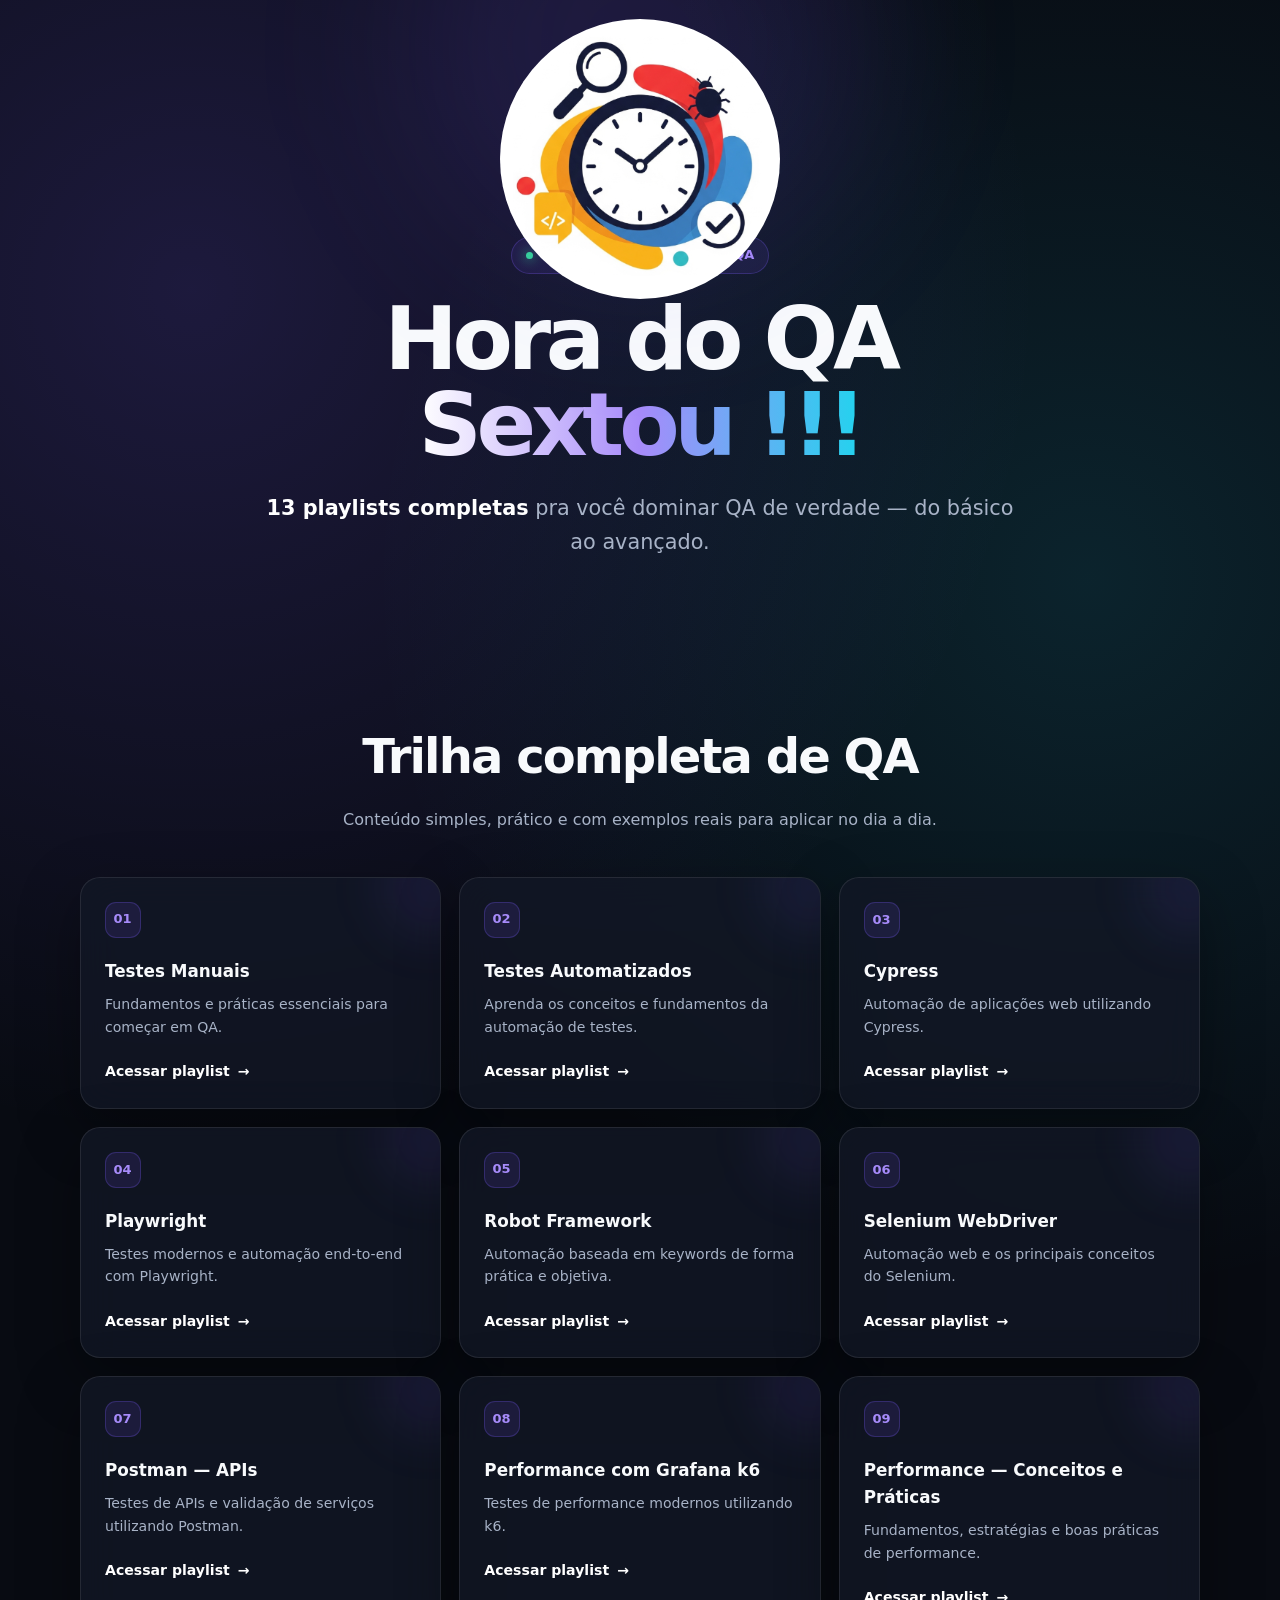
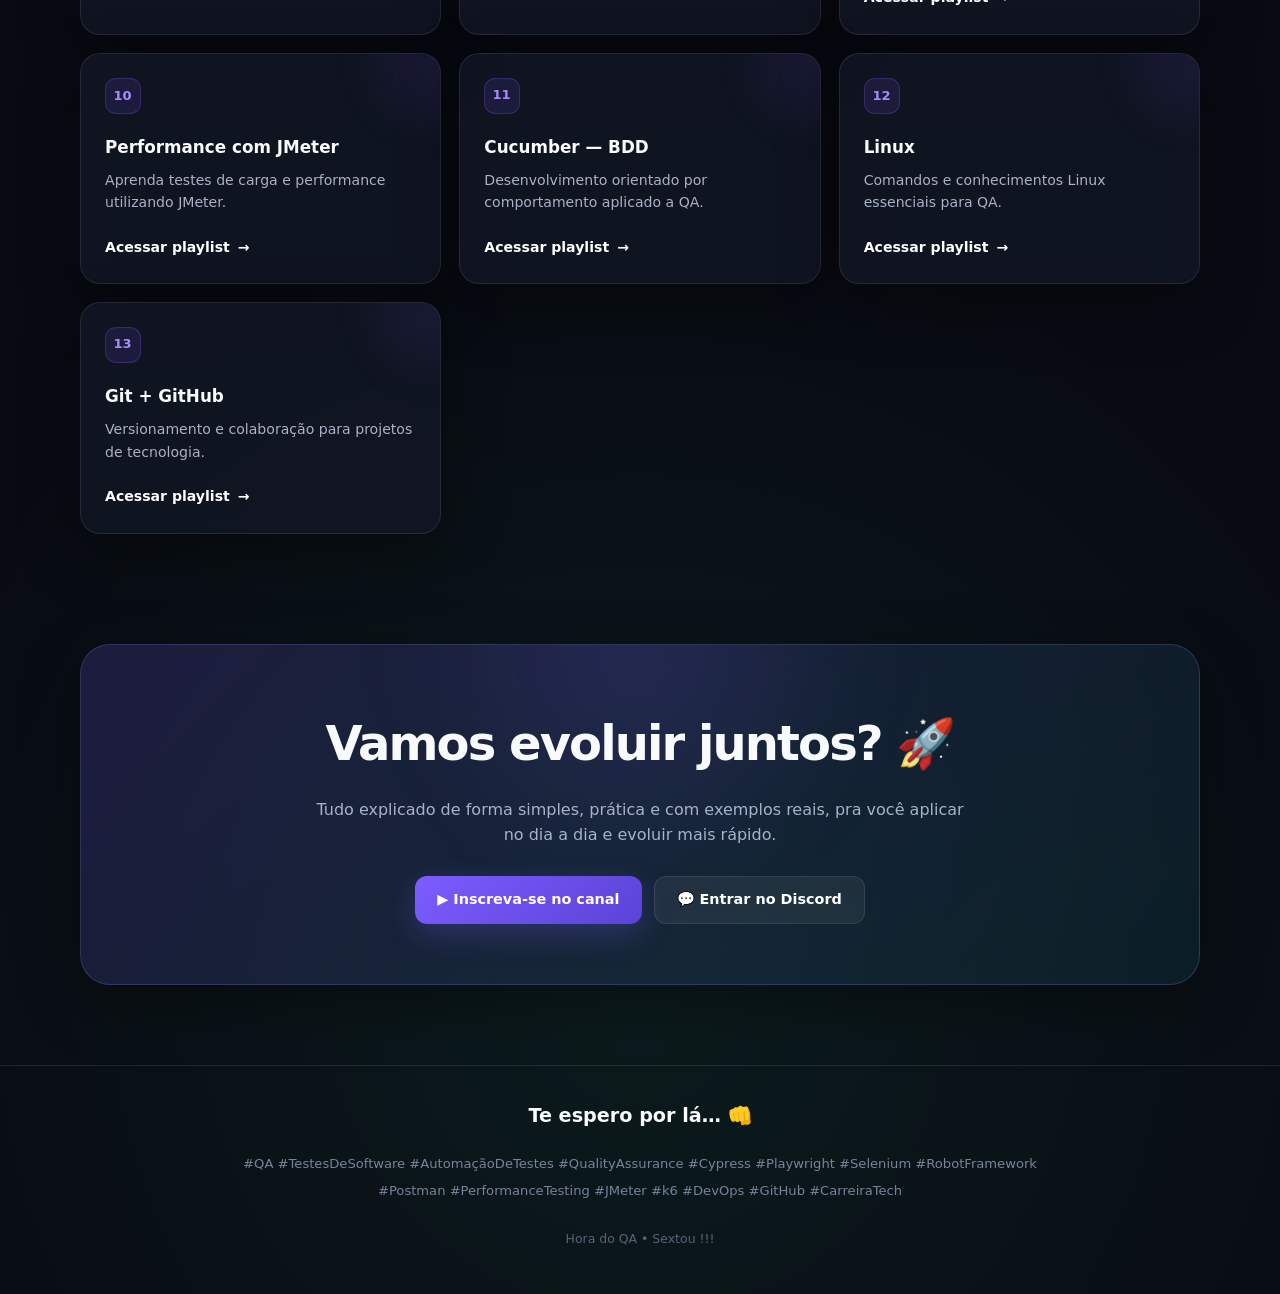
==== index.html @ 5290105f "feat: página sextou" ====
<!DOCTYPE html>
<html lang="pt-BR">
<head>
  <meta charset="UTF-8">
  <meta name="viewport" content="width=device-width, initial-scale=1.0">

  <title>Hora do QA — Sextou !!!</title>

  <meta
    name="description"
    content="13 playlists completas para você dominar QA de verdade — do básico ao avançado."
  >

  <style>
    :root {
      --bg: #080b12;
      --bg-secondary: #0d111b;
      --card: rgba(18, 24, 38, 0.78);
      --card-hover: rgba(25, 33, 52, 0.95);
      --primary: #7c5cff;
      --primary-light: #a78bfa;
      --cyan: #22d3ee;
      --green: #34d399;
      --text: #f8fafc;
      --text-secondary: #a8b3c7;
      --border: rgba(255, 255, 255, 0.09);
      --shadow: 0 20px 60px rgba(0, 0, 0, 0.35);
    }

    * {
      margin: 0;
      padding: 0;
      box-sizing: border-box;
    }

    html {
      scroll-behavior: smooth;
    }

    body {
      min-height: 100vh;
      font-family:
        Inter,
        ui-sans-serif,
        system-ui,
        -apple-system,
        BlinkMacSystemFont,
        "Segoe UI",
        sans-serif;
      color: var(--text);
      background:
        radial-gradient(circle at 15% 10%, rgba(124, 92, 255, 0.18), transparent 30%),
        radial-gradient(circle at 85% 20%, rgba(34, 211, 238, 0.12), transparent 28%),
        radial-gradient(circle at 50% 90%, rgba(52, 211, 153, 0.08), transparent 30%),
        var(--bg);
      line-height: 1.6;
    }

    a {
      color: inherit;
      text-decoration: none;
    }

    .container {
      width: min(1120px, calc(100% - 40px));
      margin: 0 auto;
    }

    /* =========================
       HERO
    ========================= */

    .hero {
      min-height: 72vh;
      display: flex;
      align-items: center;
      justify-content: center;
      text-align: center;
      padding: 80px 0 60px;
      position: relative;
      overflow: hidden;
    }

    .hero::before {
      content: "";
      position: absolute;
      width: 450px;
      height: 450px;
      border-radius: 50%;
      background: rgba(124, 92, 255, 0.12);
      filter: blur(80px);
      top: -180px;
      left: 50%;
      transform: translateX(-50%);
      pointer-events: none;
    }

    .logo {
      width: 100px;
      height: 100px;
      margin: 0 auto 28px;
      border-radius: 50%;
      display: flex;
      align-items: center;
      justify-content: center;
      text-align: center;

      background:
        linear-gradient(145deg, #171d30, #090c14);

      border: 1px solid rgba(167, 139, 250, 0.45);

      box-shadow:
        0 0 0 6px rgba(124, 92, 255, 0.06),
        0 0 45px rgba(124, 92, 255, 0.28),
        inset 0 0 30px rgba(124, 92, 255, 0.08);

      position: relative;
      z-index: 1;
    }

    .logo span {
      font-size: 13px;
      line-height: 1.2;
      font-weight: 800;
      letter-spacing: 0.5px;
      color: white;
    }

    .logo strong {
      display: block;
      color: var(--primary-light);
      font-size: 16px;
    }

    .badge {
      display: inline-flex;
      align-items: center;
      gap: 8px;
      padding: 7px 14px;
      border-radius: 999px;
      background: rgba(124, 92, 255, 0.1);
      border: 1px solid rgba(124, 92, 255, 0.25);
      color: var(--primary-light);
      font-size: 13px;
      font-weight: 700;
      margin-bottom: 22px;
    }

    .badge::before {
      content: "";
      width: 7px;
      height: 7px;
      border-radius: 50%;
      background: var(--green);
      box-shadow: 0 0 12px var(--green);
    }

    h1 {
      font-size: clamp(2.5rem, 7vw, 5.5rem);
      line-height: 0.98;
      letter-spacing: -0.06em;
      margin-bottom: 24px;
    }

    h1 span {
      background: linear-gradient(
        90deg,
        #ffffff,
        var(--primary-light),
        var(--cyan)
      );
      -webkit-background-clip: text;
      background-clip: text;
      color: transparent;
    }

    .hero-subtitle {
      max-width: 760px;
      margin: 0 auto;
      color: var(--text-secondary);
      font-size: clamp(1.05rem, 2vw, 1.3rem);
    }

    .hero-subtitle strong {
      color: white;
    }

    /* =========================
       PLAYLISTS
    ========================= */

    .section {
      padding: 70px 0;
    }

    .section-header {
      text-align: center;
      margin-bottom: 45px;
    }

    .section-header h2 {
      font-size: clamp(2rem, 4vw, 3rem);
      letter-spacing: -0.04em;
      margin-bottom: 12px;
    }

    .section-header p {
      color: var(--text-secondary);
    }

    .playlist-grid {
      display: grid;
      grid-template-columns: repeat(3, 1fr);
      gap: 18px;
    }

    .playlist {
      position: relative;
      padding: 24px;
      border-radius: 20px;
      background: var(--card);
      border: 1px solid var(--border);
      box-shadow: var(--shadow);
      backdrop-filter: blur(18px);
      transition:
        transform 0.25s ease,
        border-color 0.25s ease,
        background 0.25s ease;
      overflow: hidden;
    }

    .playlist::before {
      content: "";
      position: absolute;
      width: 100px;
      height: 100px;
      border-radius: 50%;
      background: rgba(124, 92, 255, 0.09);
      filter: blur(25px);
      top: -40px;
      right: -40px;
    }

    .playlist:hover {
      transform: translateY(-6px);
      background: var(--card-hover);
      border-color: rgba(167, 139, 250, 0.4);
    }

    .number {
      width: 36px;
      height: 36px;
      border-radius: 11px;
      display: flex;
      align-items: center;
      justify-content: center;
      background: rgba(124, 92, 255, 0.12);
      border: 1px solid rgba(124, 92, 255, 0.25);
      color: var(--primary-light);
      font-weight: 800;
      font-size: 13px;
      margin-bottom: 20px;
    }

    .playlist h3 {
      font-size: 1.05rem;
      margin-bottom: 8px;
      position: relative;
    }

    .playlist p {
      color: var(--text-secondary);
      font-size: 0.88rem;
      margin-bottom: 20px;
    }

    .playlist-link {
      display: inline-flex;
      align-items: center;
      gap: 8px;
      color: white;
      font-size: 0.88rem;
      font-weight: 700;
      transition: color 0.2s ease;
    }

    .playlist-link:hover {
      color: var(--cyan);
    }

    .arrow {
      transition: transform 0.2s ease;
    }

    .playlist-link:hover .arrow {
      transform: translateX(4px);
    }

    /* =========================
       CTA
    ========================= */

    .cta {
      margin: 40px 0 80px;
      padding: 60px 40px;
      text-align: center;
      border-radius: 30px;
      position: relative;
      overflow: hidden;

      background:
        linear-gradient(
          135deg,
          rgba(124, 92, 255, 0.18),
          rgba(34, 211, 238, 0.08)
        );

      border: 1px solid rgba(167, 139, 250, 0.2);
      box-shadow: var(--shadow);
    }

    .cta::before {
      content: "";
      position: absolute;
      width: 300px;
      height: 300px;
      background: rgba(124, 92, 255, 0.12);
      filter: blur(70px);
      border-radius: 50%;
      top: -150px;
      left: 50%;
      transform: translateX(-50%);
    }

    .cta-content {
      position: relative;
      z-index: 1;
    }

    .cta h2 {
      font-size: clamp(2rem, 4vw, 3rem);
      letter-spacing: -0.04em;
      margin-bottom: 15px;
    }

    .cta p {
      max-width: 650px;
      margin: 0 auto 28px;
      color: var(--text-secondary);
    }

    .buttons {
      display: flex;
      justify-content: center;
      flex-wrap: wrap;
      gap: 12px;
    }

    .btn {
      display: inline-flex;
      align-items: center;
      justify-content: center;
      gap: 9px;
      min-height: 48px;
      padding: 0 22px;
      border-radius: 12px;
      font-weight: 800;
      font-size: 0.9rem;
      transition:
        transform 0.2s ease,
        box-shadow 0.2s ease;
    }

    .btn:hover {
      transform: translateY(-3px);
    }

    .btn-primary {
      color: #fff;
      background: linear-gradient(135deg, #7c5cff, #5b43d6);
      box-shadow: 0 10px 30px rgba(124, 92, 255, 0.25);
    }

    .btn-secondary {
      color: white;
      background: rgba(255, 255, 255, 0.06);
      border: 1px solid var(--border);
    }

    /* =========================
       FOOTER
    ========================= */

    footer {
      border-top: 1px solid var(--border);
      padding: 35px 0 45px;
      text-align: center;
    }

    .footer-message {
      font-size: 1.2rem;
      font-weight: 700;
      margin-bottom: 20px;
    }

    .hashtags {
      max-width: 850px;
      margin: 0 auto;
      color: #77839a;
      font-size: 0.82rem;
      line-height: 2;
    }

    .copyright {
      margin-top: 25px;
      color: #586276;
      font-size: 0.78rem;
    }

    /* =========================
       RESPONSIVE
    ========================= */

    @media (max-width: 900px) {
      .playlist-grid {
        grid-template-columns: repeat(2, 1fr);
      }
    }

    @media (max-width: 600px) {
      .container {
        width: min(100% - 28px, 1120px);
      }

      .hero {
        min-height: auto;
        padding: 60px 0 50px;
      }

      .playlist-grid {
        grid-template-columns: 1fr;
      }

      .section {
        padding: 50px 0;
      }

      .cta {
        padding: 45px 22px;
        border-radius: 24px;
        margin-bottom: 50px;
      }

      .buttons {
        flex-direction: column;
      }

      .btn {
        width: 100%;
      }
    }
  </style>
</head>

<body>

  <main>

    <!-- HERO -->
    <section class="hero">
      <div class="container">

        <div class="logo" aria-label="Hora do QA">
            <img src="./logo.png">
          <!-- <span>
            <strong>QA</strong>
            SEXTou!
          </span> -->
        </div>

        <div class="badge">
          Conteúdo para quem vive QA
        </div>

        <h1>
          Hora do QA<br>
          <span>Sextou !!!</span>
        </h1>

        <p class="hero-subtitle">
          <strong>13 playlists completas</strong> pra você dominar QA de verdade —
          do básico ao avançado.
        </p>

      </div>
    </section>


    <!-- PLAYLISTS -->
    <section class="section">
      <div class="container">

        <div class="section-header">
          <h2>Trilha completa de QA</h2>
          <p>
            Conteúdo simples, prático e com exemplos reais para aplicar no dia a dia.
          </p>
        </div>

        <div class="playlist-grid">

          <article class="playlist">
            <div class="number">01</div>
            <h3>Testes Manuais</h3>
            <p>Fundamentos e práticas essenciais para começar em QA.</p>
            <a class="playlist-link"
               href="https://lnkd.in/dRHUQzq6"
               target="_blank"
               rel="noopener noreferrer">
              Acessar playlist <span class="arrow">→</span>
            </a>
          </article>

          <article class="playlist">
            <div class="number">02</div>
            <h3>Testes Automatizados</h3>
            <p>Aprenda os conceitos e fundamentos da automação de testes.</p>
            <a class="playlist-link"
               href="https://lnkd.in/ds6HtTPF"
               target="_blank"
               rel="noopener noreferrer">
              Acessar playlist <span class="arrow">→</span>
            </a>
          </article>

          <article class="playlist">
            <div class="number">03</div>
            <h3>Cypress</h3>
            <p>Automação de aplicações web utilizando Cypress.</p>
            <a class="playlist-link"
               href="https://lnkd.in/dv5C8Hwq"
               target="_blank"
               rel="noopener noreferrer">
              Acessar playlist <span class="arrow">→</span>
            </a>
          </article>

          <article class="playlist">
            <div class="number">04</div>
            <h3>Playwright</h3>
            <p>Testes modernos e automação end-to-end com Playwright.</p>
            <a class="playlist-link"
               href="https://lnkd.in/dYJad-JQ"
               target="_blank"
               rel="noopener noreferrer">
              Acessar playlist <span class="arrow">→</span>
            </a>
          </article>

          <article class="playlist">
            <div class="number">05</div>
            <h3>Robot Framework</h3>
            <p>Automação baseada em keywords de forma prática e objetiva.</p>
            <a class="playlist-link"
               href="https://lnkd.in/diJCjaXF"
               target="_blank"
               rel="noopener noreferrer">
              Acessar playlist <span class="arrow">→</span>
            </a>
          </article>

          <article class="playlist">
            <div class="number">06</div>
            <h3>Selenium WebDriver</h3>
            <p>Automação web e os principais conceitos do Selenium.</p>
            <a class="playlist-link"
               href="https://lnkd.in/d6AnbtCp"
               target="_blank"
               rel="noopener noreferrer">
              Acessar playlist <span class="arrow">→</span>
            </a>
          </article>

          <article class="playlist">
            <div class="number">07</div>
            <h3>Postman — APIs</h3>
            <p>Testes de APIs e validação de serviços utilizando Postman.</p>
            <a class="playlist-link"
               href="https://lnkd.in/dmMNv9YU"
               target="_blank"
               rel="noopener noreferrer">
              Acessar playlist <span class="arrow">→</span>
            </a>
          </article>

          <article class="playlist">
            <div class="number">08</div>
            <h3>Performance com Grafana k6</h3>
            <p>Testes de performance modernos utilizando k6.</p>
            <a class="playlist-link"
               href="https://lnkd.in/dwGcwQU8"
               target="_blank"
               rel="noopener noreferrer">
              Acessar playlist <span class="arrow">→</span>
            </a>
          </article>

          <article class="playlist">
            <div class="number">09</div>
            <h3>Performance — Conceitos e Práticas</h3>
            <p>Fundamentos, estratégias e boas práticas de performance.</p>
            <a class="playlist-link"
               href="https://lnkd.in/dhv-B6_V"
               target="_blank"
               rel="noopener noreferrer">
              Acessar playlist <span class="arrow">→</span>
            </a>
          </article>

          <article class="playlist">
            <div class="number">10</div>
            <h3>Performance com JMeter</h3>
            <p>Aprenda testes de carga e performance utilizando JMeter.</p>
            <a class="playlist-link"
               href="https://lnkd.in/dpFY8JQF"
               target="_blank"
               rel="noopener noreferrer">
              Acessar playlist <span class="arrow">→</span>
            </a>
          </article>

          <article class="playlist">
            <div class="number">11</div>
            <h3>Cucumber — BDD</h3>
            <p>Desenvolvimento orientado por comportamento aplicado a QA.</p>
            <a class="playlist-link"
               href="https://lnkd.in/dwCfbbhx"
               target="_blank"
               rel="noopener noreferrer">
              Acessar playlist <span class="arrow">→</span>
            </a>
          </article>

          <article class="playlist">
            <div class="number">12</div>
            <h3>Linux</h3>
            <p>Comandos e conhecimentos Linux essenciais para QA.</p>
            <a class="playlist-link"
               href="https://lnkd.in/dQ_Mv247"
               target="_blank"
               rel="noopener noreferrer">
              Acessar playlist <span class="arrow">→</span>
            </a>
          </article>

          <article class="playlist">
            <div class="number">13</div>
            <h3>Git + GitHub</h3>
            <p>Versionamento e colaboração para projetos de tecnologia.</p>
            <a class="playlist-link"
               href="https://lnkd.in/dDFCkvXU"
               target="_blank"
               rel="noopener noreferrer">
              Acessar playlist <span class="arrow">→</span>
            </a>
          </article>

        </div>
      </div>
    </section>


    <!-- CTA -->
    <section class="container">

      <div class="cta">
        <div class="cta-content">

          <h2>Vamos evoluir juntos? 🚀</h2>

          <p>
            Tudo explicado de forma simples, prática e com exemplos reais,
            pra você aplicar no dia a dia e evoluir mais rápido.
          </p>

          <div class="buttons">

            <a
              class="btn btn-primary"
              href="https://lnkd.in/dgVAPDHr"
              target="_blank"
              rel="noopener noreferrer"
            >
              ▶ Inscreva-se no canal
            </a>

            <a
              class="btn btn-secondary"
              href="https://lnkd.in/dtdikh8T"
              target="_blank"
              rel="noopener noreferrer"
            >
              💬 Entrar no Discord
            </a>

          </div>

        </div>
      </div>

    </section>

  </main>


  <!-- FOOTER -->
  <footer>
    <div class="container">

      <div class="footer-message">
        Te espero por lá… 👊
      </div>

      <p class="hashtags">
        #QA #TestesDeSoftware #AutomaçãoDeTestes #QualityAssurance
        #Cypress #Playwright #Selenium #RobotFramework #Postman
        #PerformanceTesting #JMeter #k6 #DevOps #GitHub #CarreiraTech
      </p>

      <div class="copyright">
        Hora do QA • Sextou !!!
      </div>

    </div>
  </footer>

</body>
</html>
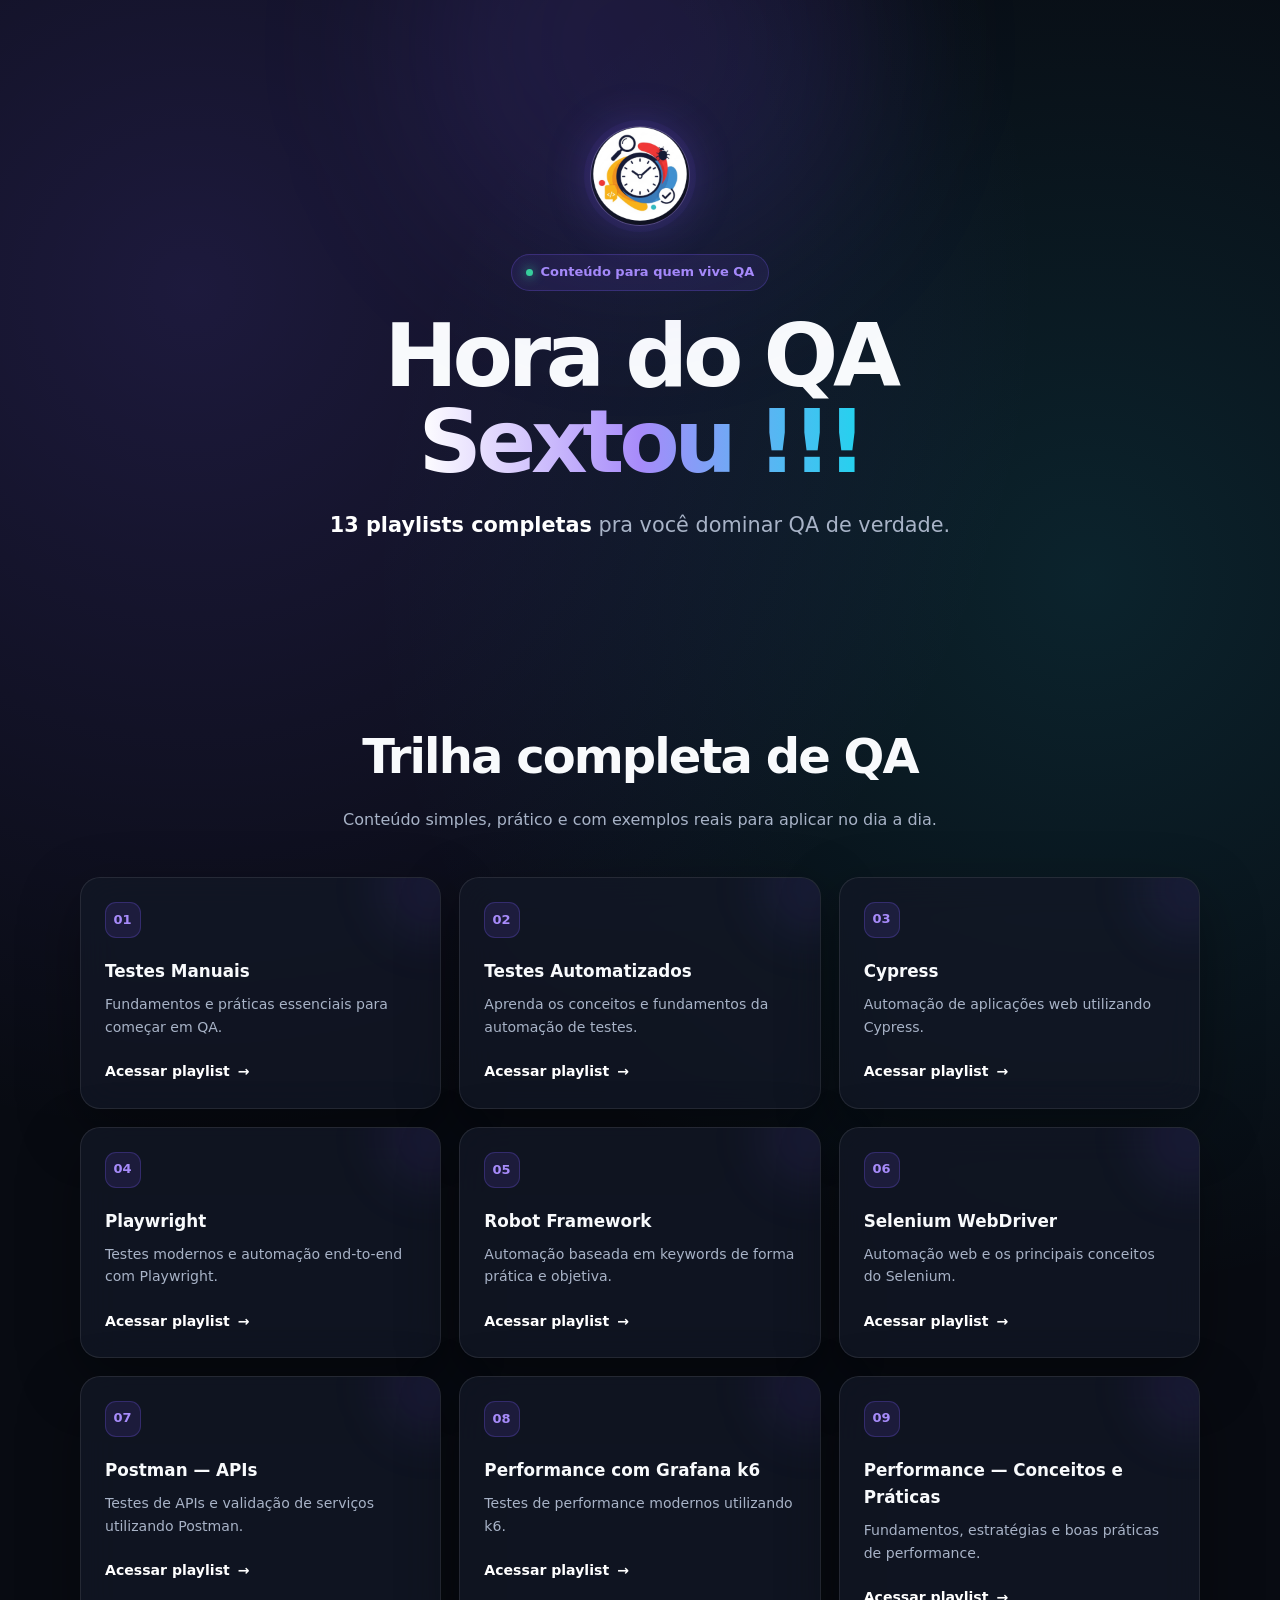
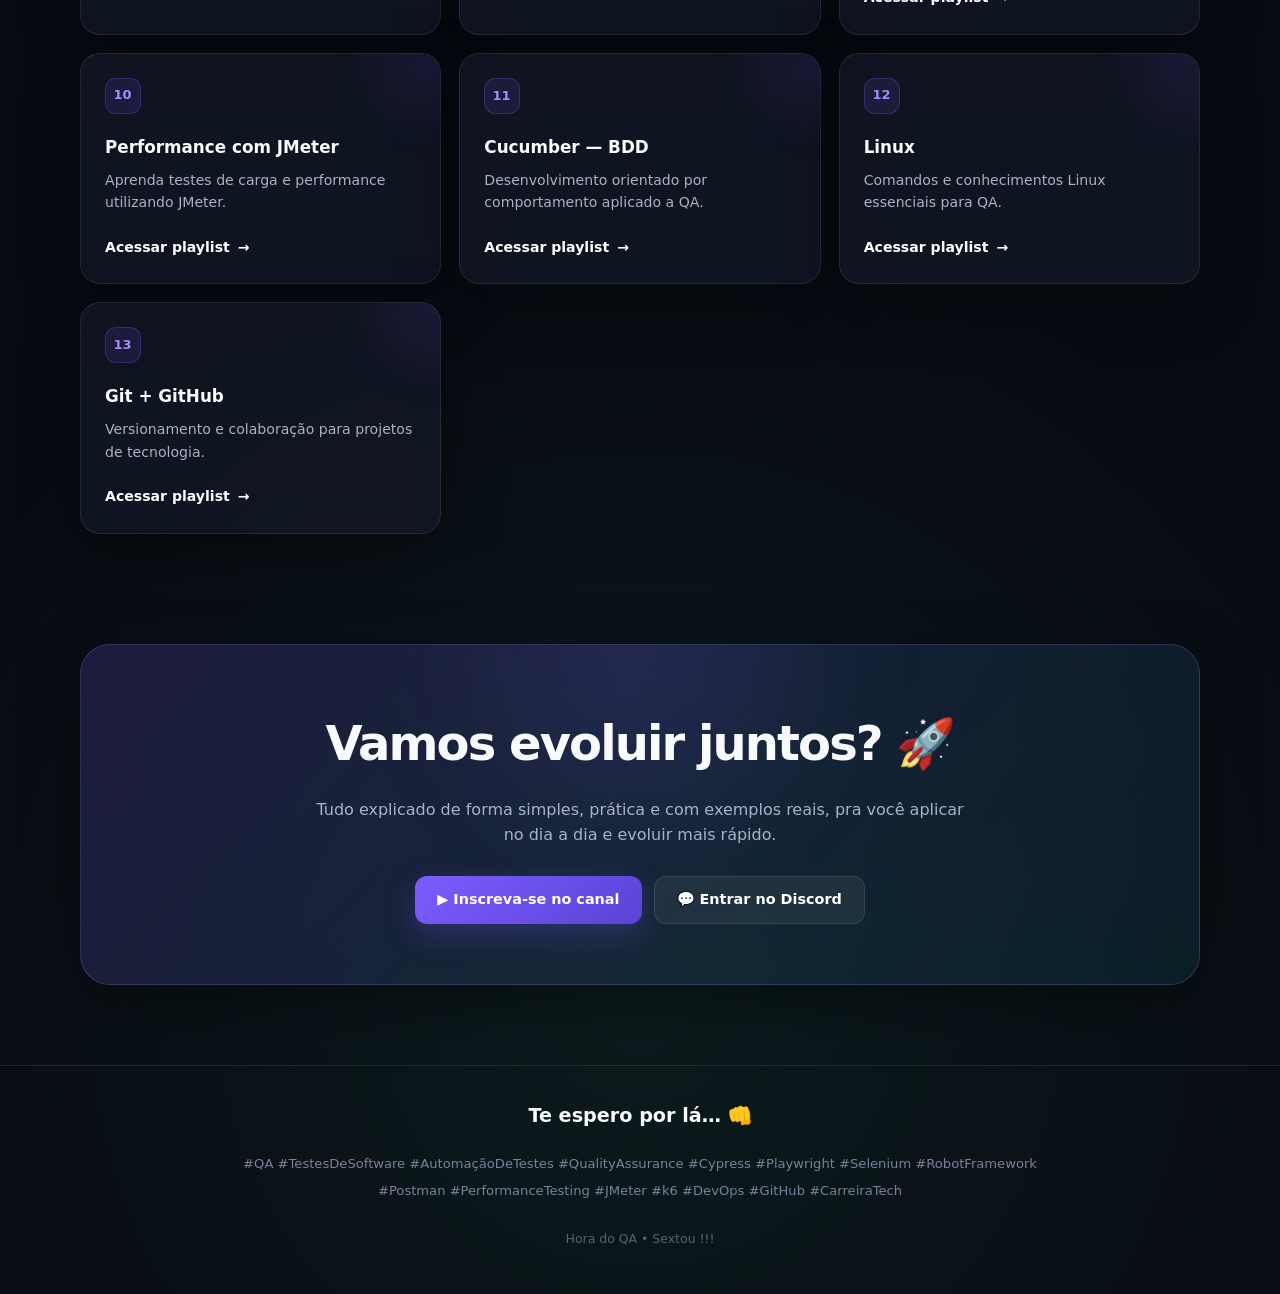
==== commit 7ba10741: "fix: Corrigindo links" ====
--- a/index.html
+++ b/index.html
@@ -472,11 +472,9 @@
       <div class="container">
 
         <div class="logo" aria-label="Hora do QA">
-            <img src="./logo.png">
-          <!-- <span>
-            <strong>QA</strong>
-            SEXTou!
-          </span> -->
+            
+          <span>
+            <img src="./logo.png" alt="Hora do QA" width="100" height="100">
         </div>
 
         <div class="badge">
@@ -489,8 +487,7 @@
         </h1>
 
         <p class="hero-subtitle">
-          <strong>13 playlists completas</strong> pra você dominar QA de verdade —
-          do básico ao avançado.
+          <strong>13 playlists completas</strong> pra você dominar QA de verdade.
         </p>
 
       </div>
@@ -515,7 +512,7 @@
             <h3>Testes Manuais</h3>
             <p>Fundamentos e práticas essenciais para começar em QA.</p>
             <a class="playlist-link"
-               href="https://lnkd.in/dRHUQzq6"
+               href="https://www.youtube.com/playlist?list=PLeE4t9Tme9VI3X8vPYK55GuOqUL7t9iPP"
                target="_blank"
                rel="noopener noreferrer">
               Acessar playlist <span class="arrow">→</span>
@@ -527,7 +524,7 @@
             <h3>Testes Automatizados</h3>
             <p>Aprenda os conceitos e fundamentos da automação de testes.</p>
             <a class="playlist-link"
-               href="https://lnkd.in/ds6HtTPF"
+               href="https://www.youtube.com/playlist?list=PLeE4t9Tme9VLJqlPhLIAv7XvpLZ4UOIJm"
                target="_blank"
                rel="noopener noreferrer">
               Acessar playlist <span class="arrow">→</span>
@@ -539,7 +536,7 @@
             <h3>Cypress</h3>
             <p>Automação de aplicações web utilizando Cypress.</p>
             <a class="playlist-link"
-               href="https://lnkd.in/dv5C8Hwq"
+               href="https://www.youtube.com/playlist?list=PLeE4t9Tme9VKgzA9yTe6mtcZda1COlQL3"
                target="_blank"
                rel="noopener noreferrer">
               Acessar playlist <span class="arrow">→</span>
@@ -551,7 +548,7 @@
             <h3>Playwright</h3>
             <p>Testes modernos e automação end-to-end com Playwright.</p>
             <a class="playlist-link"
-               href="https://lnkd.in/dYJad-JQ"
+               href="https://www.youtube.com/playlist?list=PLeE4t9Tme9VKN5Vx-d1Z-iQ_8w6UF4-Ys"
                target="_blank"
                rel="noopener noreferrer">
               Acessar playlist <span class="arrow">→</span>
@@ -563,7 +560,7 @@
             <h3>Robot Framework</h3>
             <p>Automação baseada em keywords de forma prática e objetiva.</p>
             <a class="playlist-link"
-               href="https://lnkd.in/diJCjaXF"
+               href="https://www.youtube.com/playlist?list=PLeE4t9Tme9VIPrx37F1EO0uk3vVweUZns"
                target="_blank"
                rel="noopener noreferrer">
               Acessar playlist <span class="arrow">→</span>
@@ -575,7 +572,7 @@
             <h3>Selenium WebDriver</h3>
             <p>Automação web e os principais conceitos do Selenium.</p>
             <a class="playlist-link"
-               href="https://lnkd.in/d6AnbtCp"
+               href="https://www.youtube.com/playlist?list=PLeE4t9Tme9VIq6455bArB616Dxmunnnv3"
                target="_blank"
                rel="noopener noreferrer">
               Acessar playlist <span class="arrow">→</span>
@@ -587,7 +584,7 @@
             <h3>Postman — APIs</h3>
             <p>Testes de APIs e validação de serviços utilizando Postman.</p>
             <a class="playlist-link"
-               href="https://lnkd.in/dmMNv9YU"
+               href="https://www.youtube.com/playlist?list=PLeE4t9Tme9VKaB_aarRsJljsTeu22YSLe"
                target="_blank"
                rel="noopener noreferrer">
               Acessar playlist <span class="arrow">→</span>
@@ -599,7 +596,7 @@
             <h3>Performance com Grafana k6</h3>
             <p>Testes de performance modernos utilizando k6.</p>
             <a class="playlist-link"
-               href="https://lnkd.in/dwGcwQU8"
+               href="https://www.youtube.com/playlist?list=PLeE4t9Tme9VJabXS_eotTNh2Fg92hf9cX"
                target="_blank"
                rel="noopener noreferrer">
               Acessar playlist <span class="arrow">→</span>
@@ -611,7 +608,7 @@
             <h3>Performance — Conceitos e Práticas</h3>
             <p>Fundamentos, estratégias e boas práticas de performance.</p>
             <a class="playlist-link"
-               href="https://lnkd.in/dhv-B6_V"
+               href="https://www.youtube.com/playlist?list=PLeE4t9Tme9VKP-6o10Un6J_gsgTA-LTBh"
                target="_blank"
                rel="noopener noreferrer">
               Acessar playlist <span class="arrow">→</span>
@@ -623,7 +620,7 @@
             <h3>Performance com JMeter</h3>
             <p>Aprenda testes de carga e performance utilizando JMeter.</p>
             <a class="playlist-link"
-               href="https://lnkd.in/dpFY8JQF"
+               href="https://www.youtube.com/playlist?list=PLeE4t9Tme9VJR3kLwJl_U69lXO495E6Zn"
                target="_blank"
                rel="noopener noreferrer">
               Acessar playlist <span class="arrow">→</span>
@@ -635,7 +632,7 @@
             <h3>Cucumber — BDD</h3>
             <p>Desenvolvimento orientado por comportamento aplicado a QA.</p>
             <a class="playlist-link"
-               href="https://lnkd.in/dwCfbbhx"
+               href="https://www.youtube.com/playlist?list=PLeE4t9Tme9VLx7w7qL4CrqyKuE1M8nWpR"
                target="_blank"
                rel="noopener noreferrer">
               Acessar playlist <span class="arrow">→</span>
@@ -647,7 +644,7 @@
             <h3>Linux</h3>
             <p>Comandos e conhecimentos Linux essenciais para QA.</p>
             <a class="playlist-link"
-               href="https://lnkd.in/dQ_Mv247"
+               href="https://www.youtube.com/playlist?list=PLeE4t9Tme9VIk_ejM3a7E0wGJXy-Adohs"
                target="_blank"
                rel="noopener noreferrer">
               Acessar playlist <span class="arrow">→</span>
@@ -659,7 +656,7 @@
             <h3>Git + GitHub</h3>
             <p>Versionamento e colaboração para projetos de tecnologia.</p>
             <a class="playlist-link"
-               href="https://lnkd.in/dDFCkvXU"
+               href="https://www.youtube.com/playlist?list=PLeE4t9Tme9VJkrgF4uj-CpnZ4ZHPMbXlf"
                target="_blank"
                rel="noopener noreferrer">
               Acessar playlist <span class="arrow">→</span>
@@ -688,7 +685,7 @@
 
             <a
               class="btn btn-primary"
-              href="https://lnkd.in/dgVAPDHr"
+              href="https://www.youtube.com/@horadoqa"
               target="_blank"
               rel="noopener noreferrer"
             >
@@ -697,7 +694,7 @@
 
             <a
               class="btn btn-secondary"
-              href="https://lnkd.in/dtdikh8T"
+              href="https://discord.gg/8h2HHdKPe5"
               target="_blank"
               rel="noopener noreferrer"
             >
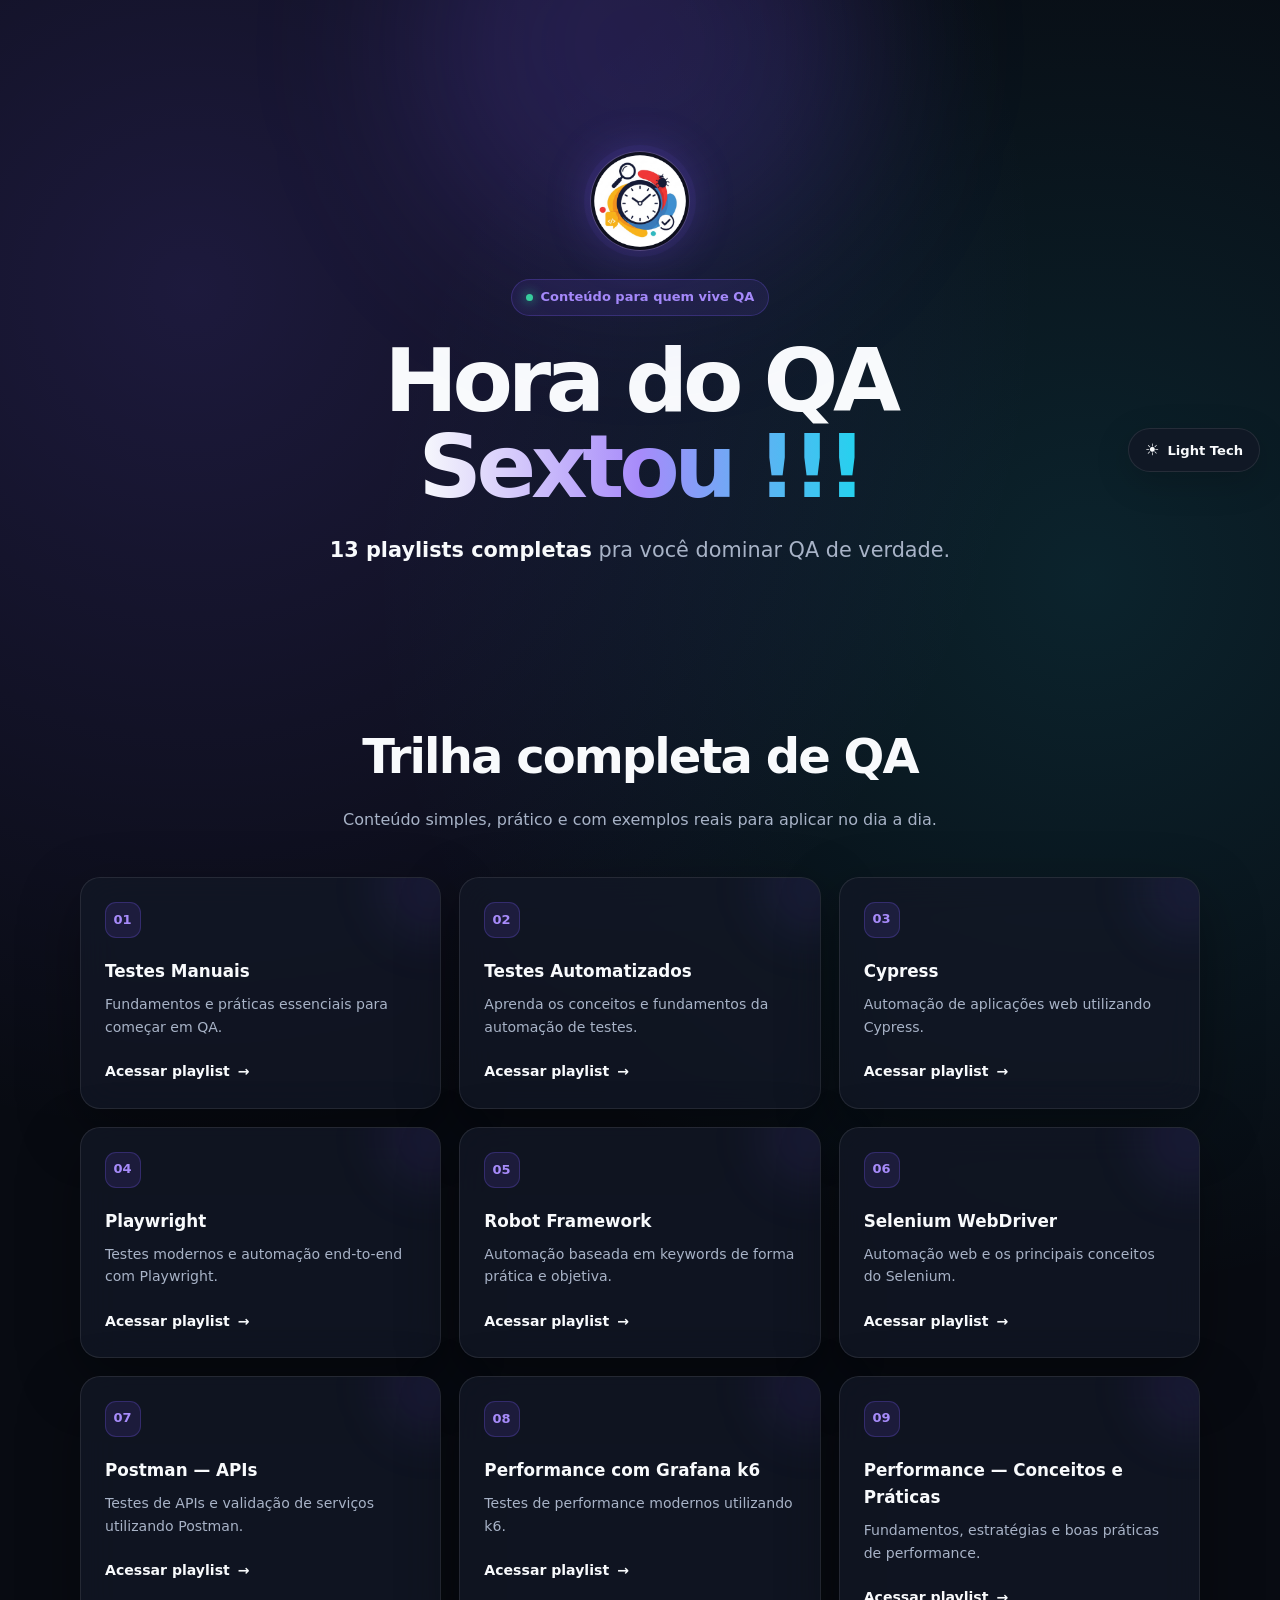
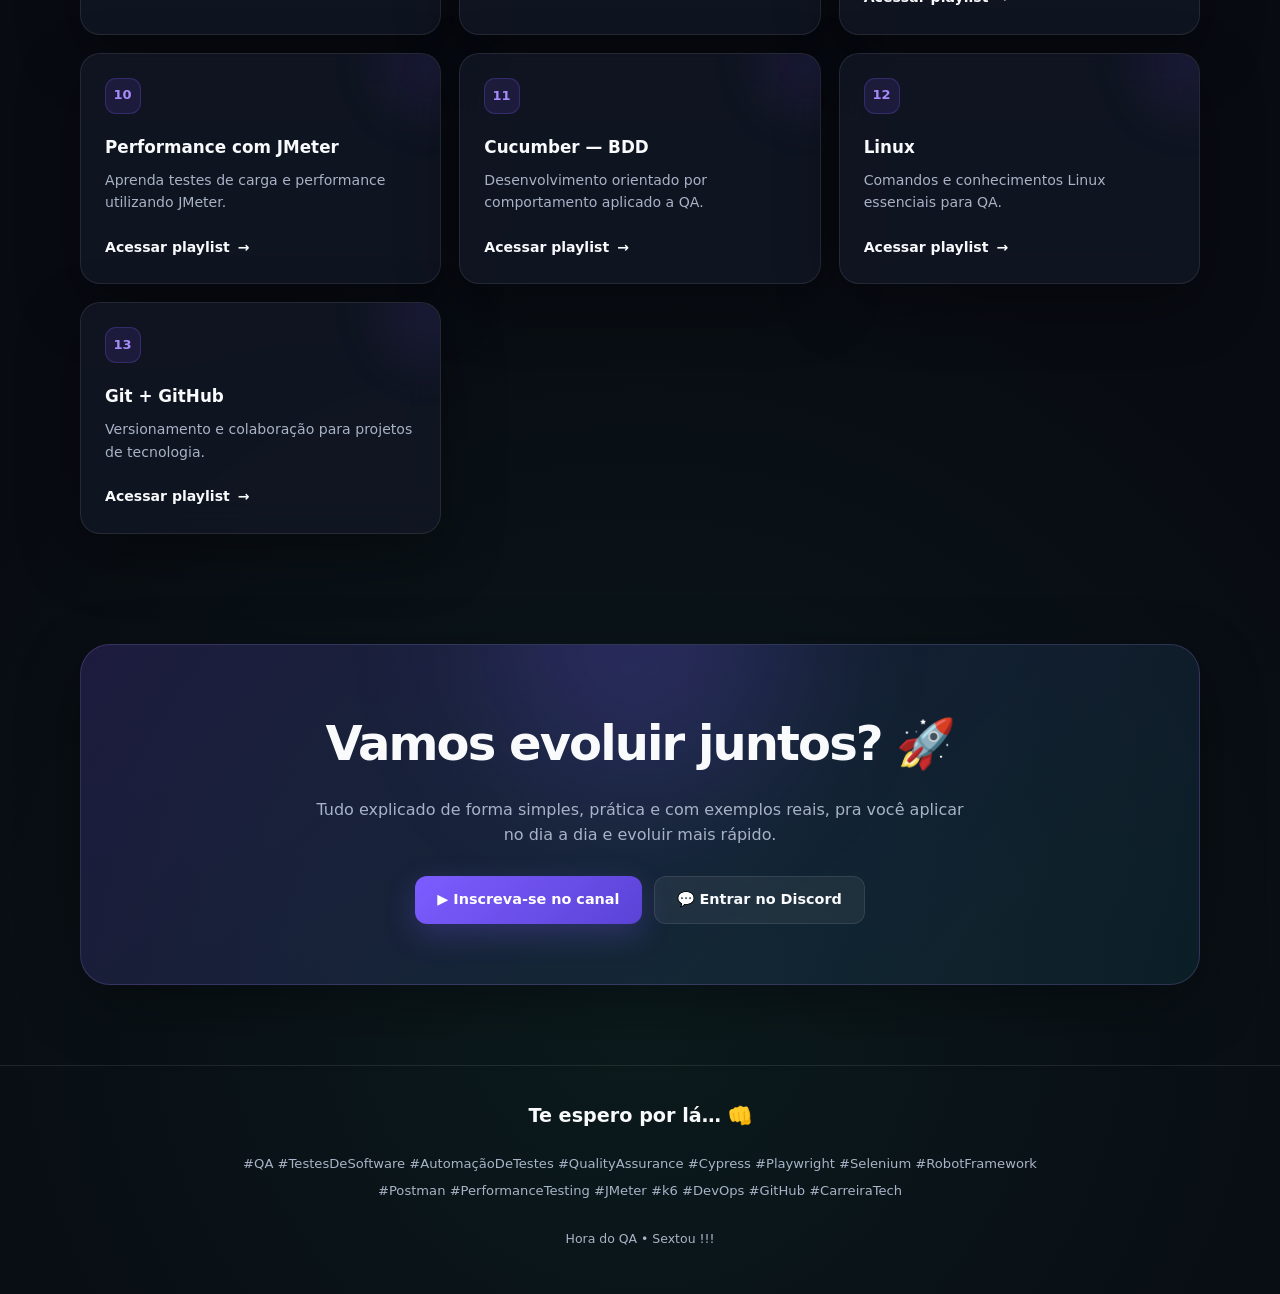
==== commit bdb5ce47: "Criando o Light Tech" ====
--- a/index.html
+++ b/index.html
@@ -1,480 +1,37 @@
 <!DOCTYPE html>
 <html lang="pt-BR">
+
 <head>
   <meta charset="UTF-8">
   <meta name="viewport" content="width=device-width, initial-scale=1.0">
 
+  <link rel="icon" type="image/png" href="logo.png">
+  <link rel="stylesheet" href="css/style.css">
+
+  <meta name="description" content="13 playlists completas para você dominar QA de verdade — do básico ao avançado.">
+
   <title>Hora do QA — Sextou !!!</title>
-
-  <meta
-    name="description"
-    content="13 playlists completas para você dominar QA de verdade — do básico ao avançado."
-  >
-
-  <style>
-    :root {
-      --bg: #080b12;
-      --bg-secondary: #0d111b;
-      --card: rgba(18, 24, 38, 0.78);
-      --card-hover: rgba(25, 33, 52, 0.95);
-      --primary: #7c5cff;
-      --primary-light: #a78bfa;
-      --cyan: #22d3ee;
-      --green: #34d399;
-      --text: #f8fafc;
-      --text-secondary: #a8b3c7;
-      --border: rgba(255, 255, 255, 0.09);
-      --shadow: 0 20px 60px rgba(0, 0, 0, 0.35);
-    }
-
-    * {
-      margin: 0;
-      padding: 0;
-      box-sizing: border-box;
-    }
-
-    html {
-      scroll-behavior: smooth;
-    }
-
-    body {
-      min-height: 100vh;
-      font-family:
-        Inter,
-        ui-sans-serif,
-        system-ui,
-        -apple-system,
-        BlinkMacSystemFont,
-        "Segoe UI",
-        sans-serif;
-      color: var(--text);
-      background:
-        radial-gradient(circle at 15% 10%, rgba(124, 92, 255, 0.18), transparent 30%),
-        radial-gradient(circle at 85% 20%, rgba(34, 211, 238, 0.12), transparent 28%),
-        radial-gradient(circle at 50% 90%, rgba(52, 211, 153, 0.08), transparent 30%),
-        var(--bg);
-      line-height: 1.6;
-    }
-
-    a {
-      color: inherit;
-      text-decoration: none;
-    }
-
-    .container {
-      width: min(1120px, calc(100% - 40px));
-      margin: 0 auto;
-    }
-
-    /* =========================
-       HERO
-    ========================= */
-
-    .hero {
-      min-height: 72vh;
-      display: flex;
-      align-items: center;
-      justify-content: center;
-      text-align: center;
-      padding: 80px 0 60px;
-      position: relative;
-      overflow: hidden;
-    }
-
-    .hero::before {
-      content: "";
-      position: absolute;
-      width: 450px;
-      height: 450px;
-      border-radius: 50%;
-      background: rgba(124, 92, 255, 0.12);
-      filter: blur(80px);
-      top: -180px;
-      left: 50%;
-      transform: translateX(-50%);
-      pointer-events: none;
-    }
-
-    .logo {
-      width: 100px;
-      height: 100px;
-      margin: 0 auto 28px;
-      border-radius: 50%;
-      display: flex;
-      align-items: center;
-      justify-content: center;
-      text-align: center;
-
-      background:
-        linear-gradient(145deg, #171d30, #090c14);
-
-      border: 1px solid rgba(167, 139, 250, 0.45);
-
-      box-shadow:
-        0 0 0 6px rgba(124, 92, 255, 0.06),
-        0 0 45px rgba(124, 92, 255, 0.28),
-        inset 0 0 30px rgba(124, 92, 255, 0.08);
-
-      position: relative;
-      z-index: 1;
-    }
-
-    .logo span {
-      font-size: 13px;
-      line-height: 1.2;
-      font-weight: 800;
-      letter-spacing: 0.5px;
-      color: white;
-    }
-
-    .logo strong {
-      display: block;
-      color: var(--primary-light);
-      font-size: 16px;
-    }
-
-    .badge {
-      display: inline-flex;
-      align-items: center;
-      gap: 8px;
-      padding: 7px 14px;
-      border-radius: 999px;
-      background: rgba(124, 92, 255, 0.1);
-      border: 1px solid rgba(124, 92, 255, 0.25);
-      color: var(--primary-light);
-      font-size: 13px;
-      font-weight: 700;
-      margin-bottom: 22px;
-    }
-
-    .badge::before {
-      content: "";
-      width: 7px;
-      height: 7px;
-      border-radius: 50%;
-      background: var(--green);
-      box-shadow: 0 0 12px var(--green);
-    }
-
-    h1 {
-      font-size: clamp(2.5rem, 7vw, 5.5rem);
-      line-height: 0.98;
-      letter-spacing: -0.06em;
-      margin-bottom: 24px;
-    }
-
-    h1 span {
-      background: linear-gradient(
-        90deg,
-        #ffffff,
-        var(--primary-light),
-        var(--cyan)
-      );
-      -webkit-background-clip: text;
-      background-clip: text;
-      color: transparent;
-    }
-
-    .hero-subtitle {
-      max-width: 760px;
-      margin: 0 auto;
-      color: var(--text-secondary);
-      font-size: clamp(1.05rem, 2vw, 1.3rem);
-    }
-
-    .hero-subtitle strong {
-      color: white;
-    }
-
-    /* =========================
-       PLAYLISTS
-    ========================= */
-
-    .section {
-      padding: 70px 0;
-    }
-
-    .section-header {
-      text-align: center;
-      margin-bottom: 45px;
-    }
-
-    .section-header h2 {
-      font-size: clamp(2rem, 4vw, 3rem);
-      letter-spacing: -0.04em;
-      margin-bottom: 12px;
-    }
-
-    .section-header p {
-      color: var(--text-secondary);
-    }
-
-    .playlist-grid {
-      display: grid;
-      grid-template-columns: repeat(3, 1fr);
-      gap: 18px;
-    }
-
-    .playlist {
-      position: relative;
-      padding: 24px;
-      border-radius: 20px;
-      background: var(--card);
-      border: 1px solid var(--border);
-      box-shadow: var(--shadow);
-      backdrop-filter: blur(18px);
-      transition:
-        transform 0.25s ease,
-        border-color 0.25s ease,
-        background 0.25s ease;
-      overflow: hidden;
-    }
-
-    .playlist::before {
-      content: "";
-      position: absolute;
-      width: 100px;
-      height: 100px;
-      border-radius: 50%;
-      background: rgba(124, 92, 255, 0.09);
-      filter: blur(25px);
-      top: -40px;
-      right: -40px;
-    }
-
-    .playlist:hover {
-      transform: translateY(-6px);
-      background: var(--card-hover);
-      border-color: rgba(167, 139, 250, 0.4);
-    }
-
-    .number {
-      width: 36px;
-      height: 36px;
-      border-radius: 11px;
-      display: flex;
-      align-items: center;
-      justify-content: center;
-      background: rgba(124, 92, 255, 0.12);
-      border: 1px solid rgba(124, 92, 255, 0.25);
-      color: var(--primary-light);
-      font-weight: 800;
-      font-size: 13px;
-      margin-bottom: 20px;
-    }
-
-    .playlist h3 {
-      font-size: 1.05rem;
-      margin-bottom: 8px;
-      position: relative;
-    }
-
-    .playlist p {
-      color: var(--text-secondary);
-      font-size: 0.88rem;
-      margin-bottom: 20px;
-    }
-
-    .playlist-link {
-      display: inline-flex;
-      align-items: center;
-      gap: 8px;
-      color: white;
-      font-size: 0.88rem;
-      font-weight: 700;
-      transition: color 0.2s ease;
-    }
-
-    .playlist-link:hover {
-      color: var(--cyan);
-    }
-
-    .arrow {
-      transition: transform 0.2s ease;
-    }
-
-    .playlist-link:hover .arrow {
-      transform: translateX(4px);
-    }
-
-    /* =========================
-       CTA
-    ========================= */
-
-    .cta {
-      margin: 40px 0 80px;
-      padding: 60px 40px;
-      text-align: center;
-      border-radius: 30px;
-      position: relative;
-      overflow: hidden;
-
-      background:
-        linear-gradient(
-          135deg,
-          rgba(124, 92, 255, 0.18),
-          rgba(34, 211, 238, 0.08)
-        );
-
-      border: 1px solid rgba(167, 139, 250, 0.2);
-      box-shadow: var(--shadow);
-    }
-
-    .cta::before {
-      content: "";
-      position: absolute;
-      width: 300px;
-      height: 300px;
-      background: rgba(124, 92, 255, 0.12);
-      filter: blur(70px);
-      border-radius: 50%;
-      top: -150px;
-      left: 50%;
-      transform: translateX(-50%);
-    }
-
-    .cta-content {
-      position: relative;
-      z-index: 1;
-    }
-
-    .cta h2 {
-      font-size: clamp(2rem, 4vw, 3rem);
-      letter-spacing: -0.04em;
-      margin-bottom: 15px;
-    }
-
-    .cta p {
-      max-width: 650px;
-      margin: 0 auto 28px;
-      color: var(--text-secondary);
-    }
-
-    .buttons {
-      display: flex;
-      justify-content: center;
-      flex-wrap: wrap;
-      gap: 12px;
-    }
-
-    .btn {
-      display: inline-flex;
-      align-items: center;
-      justify-content: center;
-      gap: 9px;
-      min-height: 48px;
-      padding: 0 22px;
-      border-radius: 12px;
-      font-weight: 800;
-      font-size: 0.9rem;
-      transition:
-        transform 0.2s ease,
-        box-shadow 0.2s ease;
-    }
-
-    .btn:hover {
-      transform: translateY(-3px);
-    }
-
-    .btn-primary {
-      color: #fff;
-      background: linear-gradient(135deg, #7c5cff, #5b43d6);
-      box-shadow: 0 10px 30px rgba(124, 92, 255, 0.25);
-    }
-
-    .btn-secondary {
-      color: white;
-      background: rgba(255, 255, 255, 0.06);
-      border: 1px solid var(--border);
-    }
-
-    /* =========================
-       FOOTER
-    ========================= */
-
-    footer {
-      border-top: 1px solid var(--border);
-      padding: 35px 0 45px;
-      text-align: center;
-    }
-
-    .footer-message {
-      font-size: 1.2rem;
-      font-weight: 700;
-      margin-bottom: 20px;
-    }
-
-    .hashtags {
-      max-width: 850px;
-      margin: 0 auto;
-      color: #77839a;
-      font-size: 0.82rem;
-      line-height: 2;
-    }
-
-    .copyright {
-      margin-top: 25px;
-      color: #586276;
-      font-size: 0.78rem;
-    }
-
-    /* =========================
-       RESPONSIVE
-    ========================= */
-
-    @media (max-width: 900px) {
-      .playlist-grid {
-        grid-template-columns: repeat(2, 1fr);
-      }
-    }
-
-    @media (max-width: 600px) {
-      .container {
-        width: min(100% - 28px, 1120px);
-      }
-
-      .hero {
-        min-height: auto;
-        padding: 60px 0 50px;
-      }
-
-      .playlist-grid {
-        grid-template-columns: 1fr;
-      }
-
-      .section {
-        padding: 50px 0;
-      }
-
-      .cta {
-        padding: 45px 22px;
-        border-radius: 24px;
-        margin-bottom: 50px;
-      }
-
-      .buttons {
-        flex-direction: column;
-      }
-
-      .btn {
-        width: 100%;
-      }
-    }
-  </style>
 </head>
 
 <body>
 
+  <button class="theme-toggle" id="themeToggle" type="button" aria-label="Ativar Light Tech">
+    <span class="theme-icon" id="themeIcon">☀️</span>
+    <span id="themeText">Light Tech</span>
+  </button>
+
   <main>
 
-    <!-- HERO -->
+    <!-- =========================
+         HERO
+    ========================== -->
+
     <section class="hero">
+
       <div class="container">
 
         <div class="logo" aria-label="Hora do QA">
-            
-          <span>
-            <img src="./logo.png" alt="Hora do QA" width="100" height="100">
+          <img src="./logo.png" alt="Hora do QA" width="100" height="100">
         </div>
 
         <div class="badge">
@@ -487,191 +44,285 @@
         </h1>
 
         <p class="hero-subtitle">
-          <strong>13 playlists completas</strong> pra você dominar QA de verdade.
+          <strong>13 playlists completas</strong>
+          pra você dominar QA de verdade.
         </p>
 
       </div>
+
     </section>
 
 
-    <!-- PLAYLISTS -->
+    <!-- =========================
+         PLAYLISTS
+    ========================== -->
+
     <section class="section">
+
       <div class="container">
 
         <div class="section-header">
+
           <h2>Trilha completa de QA</h2>
+
           <p>
-            Conteúdo simples, prático e com exemplos reais para aplicar no dia a dia.
+            Conteúdo simples, prático e com exemplos reais
+            para aplicar no dia a dia.
           </p>
-        </div>
+
+        </div>
+
 
         <div class="playlist-grid">
 
+          <!-- 01 -->
           <article class="playlist">
             <div class="number">01</div>
+
             <h3>Testes Manuais</h3>
-            <p>Fundamentos e práticas essenciais para começar em QA.</p>
-            <a class="playlist-link"
-               href="https://www.youtube.com/playlist?list=PLeE4t9Tme9VI3X8vPYK55GuOqUL7t9iPP"
-               target="_blank"
-               rel="noopener noreferrer">
-              Acessar playlist <span class="arrow">→</span>
-            </a>
-          </article>
-
+
+            <p>
+              Fundamentos e práticas essenciais para começar em QA.
+            </p>
+
+            <a class="playlist-link" href="https://www.youtube.com/playlist?list=PLeE4t9Tme9VI3X8vPYK55GuOqUL7t9iPP"
+              target="_blank" rel="noopener noreferrer">
+              Acessar playlist
+              <span class="arrow">→</span>
+            </a>
+          </article>
+
+
+          <!-- 02 -->
           <article class="playlist">
             <div class="number">02</div>
+
             <h3>Testes Automatizados</h3>
-            <p>Aprenda os conceitos e fundamentos da automação de testes.</p>
-            <a class="playlist-link"
-               href="https://www.youtube.com/playlist?list=PLeE4t9Tme9VLJqlPhLIAv7XvpLZ4UOIJm"
-               target="_blank"
-               rel="noopener noreferrer">
-              Acessar playlist <span class="arrow">→</span>
-            </a>
-          </article>
-
+
+            <p>
+              Aprenda os conceitos e fundamentos da automação de testes.
+            </p>
+
+            <a class="playlist-link" href="https://www.youtube.com/playlist?list=PLeE4t9Tme9VLJqlPhLIAv7XvpLZ4UOIJm"
+              target="_blank" rel="noopener noreferrer">
+              Acessar playlist
+              <span class="arrow">→</span>
+            </a>
+          </article>
+
+
+          <!-- 03 -->
           <article class="playlist">
             <div class="number">03</div>
+
             <h3>Cypress</h3>
-            <p>Automação de aplicações web utilizando Cypress.</p>
-            <a class="playlist-link"
-               href="https://www.youtube.com/playlist?list=PLeE4t9Tme9VKgzA9yTe6mtcZda1COlQL3"
-               target="_blank"
-               rel="noopener noreferrer">
-              Acessar playlist <span class="arrow">→</span>
-            </a>
-          </article>
-
+
+            <p>
+              Automação de aplicações web utilizando Cypress.
+            </p>
+
+            <a class="playlist-link" href="https://www.youtube.com/playlist?list=PLeE4t9Tme9VKgzA9yTe6mtcZda1COlQL3"
+              target="_blank" rel="noopener noreferrer">
+              Acessar playlist
+              <span class="arrow">→</span>
+            </a>
+          </article>
+
+
+          <!-- 04 -->
           <article class="playlist">
             <div class="number">04</div>
+
             <h3>Playwright</h3>
-            <p>Testes modernos e automação end-to-end com Playwright.</p>
-            <a class="playlist-link"
-               href="https://www.youtube.com/playlist?list=PLeE4t9Tme9VKN5Vx-d1Z-iQ_8w6UF4-Ys"
-               target="_blank"
-               rel="noopener noreferrer">
-              Acessar playlist <span class="arrow">→</span>
-            </a>
-          </article>
-
+
+            <p>
+              Testes modernos e automação end-to-end com Playwright.
+            </p>
+
+            <a class="playlist-link" href="https://www.youtube.com/playlist?list=PLeE4t9Tme9VKN5Vx-d1Z-iQ_8w6UF4-Ys"
+              target="_blank" rel="noopener noreferrer">
+              Acessar playlist
+              <span class="arrow">→</span>
+            </a>
+          </article>
+
+
+          <!-- 05 -->
           <article class="playlist">
             <div class="number">05</div>
+
             <h3>Robot Framework</h3>
-            <p>Automação baseada em keywords de forma prática e objetiva.</p>
-            <a class="playlist-link"
-               href="https://www.youtube.com/playlist?list=PLeE4t9Tme9VIPrx37F1EO0uk3vVweUZns"
-               target="_blank"
-               rel="noopener noreferrer">
-              Acessar playlist <span class="arrow">→</span>
-            </a>
-          </article>
-
+
+            <p>
+              Automação baseada em keywords de forma prática e objetiva.
+            </p>
+
+            <a class="playlist-link" href="https://www.youtube.com/playlist?list=PLeE4t9Tme9VIPrx37F1EO0uk3vVweUZns"
+              target="_blank" rel="noopener noreferrer">
+              Acessar playlist
+              <span class="arrow">→</span>
+            </a>
+          </article>
+
+
+          <!-- 06 -->
           <article class="playlist">
             <div class="number">06</div>
+
             <h3>Selenium WebDriver</h3>
-            <p>Automação web e os principais conceitos do Selenium.</p>
-            <a class="playlist-link"
-               href="https://www.youtube.com/playlist?list=PLeE4t9Tme9VIq6455bArB616Dxmunnnv3"
-               target="_blank"
-               rel="noopener noreferrer">
-              Acessar playlist <span class="arrow">→</span>
-            </a>
-          </article>
-
+
+            <p>
+              Automação web e os principais conceitos do Selenium.
+            </p>
+
+            <a class="playlist-link" href="https://www.youtube.com/playlist?list=PLeE4t9Tme9VIq6455bArB616Dxmunnnv3"
+              target="_blank" rel="noopener noreferrer">
+              Acessar playlist
+              <span class="arrow">→</span>
+            </a>
+          </article>
+
+
+          <!-- 07 -->
           <article class="playlist">
             <div class="number">07</div>
+
             <h3>Postman — APIs</h3>
-            <p>Testes de APIs e validação de serviços utilizando Postman.</p>
-            <a class="playlist-link"
-               href="https://www.youtube.com/playlist?list=PLeE4t9Tme9VKaB_aarRsJljsTeu22YSLe"
-               target="_blank"
-               rel="noopener noreferrer">
-              Acessar playlist <span class="arrow">→</span>
-            </a>
-          </article>
-
+
+            <p>
+              Testes de APIs e validação de serviços utilizando Postman.
+            </p>
+
+            <a class="playlist-link" href="https://www.youtube.com/playlist?list=PLeE4t9Tme9VKaB_aarRsJljsTeu22YSLe"
+              target="_blank" rel="noopener noreferrer">
+              Acessar playlist
+              <span class="arrow">→</span>
+            </a>
+          </article>
+
+
+          <!-- 08 -->
           <article class="playlist">
             <div class="number">08</div>
+
             <h3>Performance com Grafana k6</h3>
-            <p>Testes de performance modernos utilizando k6.</p>
-            <a class="playlist-link"
-               href="https://www.youtube.com/playlist?list=PLeE4t9Tme9VJabXS_eotTNh2Fg92hf9cX"
-               target="_blank"
-               rel="noopener noreferrer">
-              Acessar playlist <span class="arrow">→</span>
-            </a>
-          </article>
-
+
+            <p>
+              Testes de performance modernos utilizando k6.
+            </p>
+
+            <a class="playlist-link" href="https://www.youtube.com/playlist?list=PLeE4t9Tme9VJabXS_eotTNh2Fg92hf9cX"
+              target="_blank" rel="noopener noreferrer">
+              Acessar playlist
+              <span class="arrow">→</span>
+            </a>
+          </article>
+
+
+          <!-- 09 -->
           <article class="playlist">
             <div class="number">09</div>
+
             <h3>Performance — Conceitos e Práticas</h3>
-            <p>Fundamentos, estratégias e boas práticas de performance.</p>
-            <a class="playlist-link"
-               href="https://www.youtube.com/playlist?list=PLeE4t9Tme9VKP-6o10Un6J_gsgTA-LTBh"
-               target="_blank"
-               rel="noopener noreferrer">
-              Acessar playlist <span class="arrow">→</span>
-            </a>
-          </article>
-
+
+            <p>
+              Fundamentos, estratégias e boas práticas de performance.
+            </p>
+
+            <a class="playlist-link" href="https://www.youtube.com/playlist?list=PLeE4t9Tme9VKP-6o10Un6J_gsgTA-LTBh"
+              target="_blank" rel="noopener noreferrer">
+              Acessar playlist
+              <span class="arrow">→</span>
+            </a>
+          </article>
+
+
+          <!-- 10 -->
           <article class="playlist">
             <div class="number">10</div>
+
             <h3>Performance com JMeter</h3>
-            <p>Aprenda testes de carga e performance utilizando JMeter.</p>
-            <a class="playlist-link"
-               href="https://www.youtube.com/playlist?list=PLeE4t9Tme9VJR3kLwJl_U69lXO495E6Zn"
-               target="_blank"
-               rel="noopener noreferrer">
-              Acessar playlist <span class="arrow">→</span>
-            </a>
-          </article>
-
+
+            <p>
+              Aprenda testes de carga e performance utilizando JMeter.
+            </p>
+
+            <a class="playlist-link" href="https://www.youtube.com/playlist?list=PLeE4t9Tme9VJR3kLwJl_U69lXO495E6Zn"
+              target="_blank" rel="noopener noreferrer">
+              Acessar playlist
+              <span class="arrow">→</span>
+            </a>
+          </article>
+
+
+          <!-- 11 -->
           <article class="playlist">
             <div class="number">11</div>
+
             <h3>Cucumber — BDD</h3>
-            <p>Desenvolvimento orientado por comportamento aplicado a QA.</p>
-            <a class="playlist-link"
-               href="https://www.youtube.com/playlist?list=PLeE4t9Tme9VLx7w7qL4CrqyKuE1M8nWpR"
-               target="_blank"
-               rel="noopener noreferrer">
-              Acessar playlist <span class="arrow">→</span>
-            </a>
-          </article>
-
+
+            <p>
+              Desenvolvimento orientado por comportamento aplicado a QA.
+            </p>
+
+            <a class="playlist-link" href="https://www.youtube.com/playlist?list=PLeE4t9Tme9VLx7w7qL4CrqyKuE1M8nWpR"
+              target="_blank" rel="noopener noreferrer">
+              Acessar playlist
+              <span class="arrow">→</span>
+            </a>
+          </article>
+
+
+          <!-- 12 -->
           <article class="playlist">
             <div class="number">12</div>
+
             <h3>Linux</h3>
-            <p>Comandos e conhecimentos Linux essenciais para QA.</p>
-            <a class="playlist-link"
-               href="https://www.youtube.com/playlist?list=PLeE4t9Tme9VIk_ejM3a7E0wGJXy-Adohs"
-               target="_blank"
-               rel="noopener noreferrer">
-              Acessar playlist <span class="arrow">→</span>
-            </a>
-          </article>
-
+
+            <p>
+              Comandos e conhecimentos Linux essenciais para QA.
+            </p>
+
+            <a class="playlist-link" href="https://www.youtube.com/playlist?list=PLeE4t9Tme9VIk_ejM3a7E0wGJXy-Adohs"
+              target="_blank" rel="noopener noreferrer">
+              Acessar playlist
+              <span class="arrow">→</span>
+            </a>
+          </article>
+
+
+          <!-- 13 -->
           <article class="playlist">
             <div class="number">13</div>
+
             <h3>Git + GitHub</h3>
-            <p>Versionamento e colaboração para projetos de tecnologia.</p>
-            <a class="playlist-link"
-               href="https://www.youtube.com/playlist?list=PLeE4t9Tme9VJkrgF4uj-CpnZ4ZHPMbXlf"
-               target="_blank"
-               rel="noopener noreferrer">
-              Acessar playlist <span class="arrow">→</span>
-            </a>
-          </article>
-
-        </div>
-      </div>
+
+            <p>
+              Versionamento e colaboração para projetos de tecnologia.
+            </p>
+
+            <a class="playlist-link" href="https://www.youtube.com/playlist?list=PLeE4t9Tme9VJkrgF4uj-CpnZ4ZHPMbXlf"
+              target="_blank" rel="noopener noreferrer">
+              Acessar playlist
+              <span class="arrow">→</span>
+            </a>
+          </article>
+
+        </div>
+
+      </div>
+
     </section>
 
 
-    <!-- CTA -->
+    <!-- =========================
+         CTA
+    ========================== -->
+
     <section class="container">
 
       <div class="cta">
+
         <div class="cta-content">
 
           <h2>Vamos evoluir juntos? 🚀</h2>
@@ -683,27 +334,19 @@
 
           <div class="buttons">
 
-            <a
-              class="btn btn-primary"
-              href="https://www.youtube.com/@horadoqa"
-              target="_blank"
-              rel="noopener noreferrer"
-            >
+            <a class="btn btn-primary" href="https://www.youtube.com/@horadoqa" target="_blank"
+              rel="noopener noreferrer">
               ▶ Inscreva-se no canal
             </a>
 
-            <a
-              class="btn btn-secondary"
-              href="https://discord.gg/8h2HHdKPe5"
-              target="_blank"
-              rel="noopener noreferrer"
-            >
+            <a class="btn btn-secondary" href="https://discord.gg/8h2HHdKPe5" target="_blank" rel="noopener noreferrer">
               💬 Entrar no Discord
             </a>
 
           </div>
 
         </div>
+
       </div>
 
     </section>
@@ -711,8 +354,12 @@
   </main>
 
 
-  <!-- FOOTER -->
+  <!-- =========================
+       FOOTER
+  ========================== -->
+
   <footer>
+
     <div class="container">
 
       <div class="footer-message">
@@ -730,7 +377,12 @@
       </div>
 
     </div>
+
   </footer>
 
+
+  <script src="js/script.js"></script>
+
 </body>
-</html>
+
+</html>
--- a/css/style.css
+++ b/css/style.css
@@ -0,0 +1,853 @@
+/* =========================================
+RESET
+========================================= */
+* {
+    margin: 0;
+    padding: 0;
+    box-sizing: border-box;
+}
+
+html {
+    scroll-behavior: smooth;
+}
+
+body {
+    min-height: 100vh;
+    font-family:
+        Inter,
+        ui-sans-serif,
+        system-ui,
+        -apple-system,
+        BlinkMacSystemFont,
+        "Segoe UI",
+        sans-serif;
+
+    color: var(--text);
+    background:
+        radial-gradient(circle at 15% 10%,
+            var(--glow-primary),
+            transparent 30%),
+        radial-gradient(circle at 85% 20%,
+            var(--glow-cyan),
+            transparent 28%),
+        radial-gradient(circle at 50% 90%,
+            var(--glow-green),
+            transparent 30%),
+        var(--bg);
+
+    line-height: 1.6;
+
+    transition:
+        background 0.35s ease,
+        color 0.35s ease;
+}
+
+a {
+    color: inherit;
+    text-decoration: none;
+}
+
+button {
+    font: inherit;
+}
+
+/* =========================================
+DARK TECH
+========================================= */
+
+:root,
+html[data-theme="dark"] {
+    --bg: #080b12;
+    --bg-secondary: #0d111b;
+
+    --card: rgba(18, 24, 38, 0.78);
+    --card-hover: rgba(25, 33, 52, 0.95);
+
+    --primary: #7c5cff;
+    --primary-light: #a78bfa;
+    --cyan: #22d3ee;
+    --green: #34d399;
+
+    --text: #f8fafc;
+    --text-secondary: #a8b3c7;
+
+    --border: rgba(255, 255, 255, 0.09);
+
+    --shadow: 0 20px 60px rgba(0, 0, 0, 0.35);
+
+    --glow-primary: rgba(124, 92, 255, 0.18);
+    --glow-cyan: rgba(34, 211, 238, 0.12);
+    --glow-green: rgba(52, 211, 153, 0.08);
+
+    --topbar-bg: rgba(8, 11, 18, 0.72);
+    --button-secondary: rgba(255, 255, 255, 0.06);
+
+    color-scheme: dark;
+}
+
+/* =========================================
+LIGHT TECH
+========================================= */
+
+html[data-theme="light"] {
+    --bg: #f4f7fb;
+    --bg-secondary: #ffffff;
+
+    --card: rgba(255, 255, 255, 0.86);
+    --card-hover: #ffffff;
+
+    --primary: #6346e8;
+    --primary-light: #5b43d6;
+    --cyan: #0891b2;
+    --green: #059669;
+
+    --text: #101827;
+    --text-secondary: #5f6b7a;
+
+    --border: rgba(15, 23, 42, 0.10);
+
+    --shadow: 0 20px 55px rgba(40, 55, 80, 0.12);
+
+    --glow-primary: rgba(124, 92, 255, 0.12);
+    --glow-cyan: rgba(34, 211, 238, 0.10);
+    --glow-green: rgba(52, 211, 153, 0.08);
+
+    --topbar-bg: rgba(244, 247, 251, 0.78);
+    --button-secondary: rgba(15, 23, 42, 0.05);
+
+    color-scheme: light;
+}
+
+/* =========================================
+CONTAINER
+========================================= */
+
+.container {
+    width: min(1120px, calc(100% - 40px));
+    margin: 0 auto;
+}
+
+/* =========================================
+TOPBAR
+========================================= */
+
+.topbar {
+    position: fixed;
+    top: 0;
+    left: 0;
+    width: 100%;
+    z-index: 100;
+
+    background: var(--topbar-bg);
+    border-bottom: 1px solid var(--border);
+
+    backdrop-filter: blur(18px);
+
+    transition:
+        background 0.35s ease,
+        border-color 0.35s ease;
+}
+
+.topbar-content {
+    min-height: 72px;
+
+    display: flex;
+    align-items: center;
+    justify-content: space-between;
+
+    gap: 20px;
+}
+
+.brand {
+    display: inline-flex;
+    align-items: center;
+    gap: 10px;
+
+    font-size: 0.95rem;
+    font-weight: 800;
+}
+
+.brand img {
+    width: 38px;
+    height: 38px;
+    object-fit: contain;
+    border-radius: 50%;
+}
+
+/* =========================================
+THEME TOGGLE — FIXO NA LATERAL
+========================================= */
+
+.theme-toggle {
+    position: fixed;
+
+    top: 50%;
+    right: 20px;
+
+    transform: translateY(-50%);
+
+    z-index: 9999;
+
+    display: inline-flex;
+    align-items: center;
+    justify-content: center;
+
+    gap: 8px;
+
+    min-height: 44px;
+    padding: 0 16px;
+
+    border: 1px solid var(--border);
+
+    border-radius: 999px;
+
+    color: var(--text);
+
+    background:
+        var(--card);
+
+    box-shadow:
+        0 10px 35px rgba(0, 0, 0, 0.18);
+
+    backdrop-filter: blur(18px);
+
+    cursor: pointer;
+
+    font-size: 0.82rem;
+    font-weight: 800;
+
+    transition:
+        transform 0.2s ease,
+        background 0.25s ease,
+        border-color 0.25s ease,
+        box-shadow 0.25s ease;
+}
+
+.theme-toggle:hover {
+    transform:
+        translateY(-50%) translateX(-4px);
+
+    border-color:
+        var(--primary-light);
+
+    box-shadow:
+        0 12px 40px rgba(124, 92, 255, 0.22);
+}
+
+.theme-icon {
+    font-size: 1rem;
+
+    line-height: 1;
+}
+
+/* =========================================
+MOBILE
+========================================= */
+
+@media (max-width: 600px) {
+
+    .theme-toggle {
+        top: auto;
+
+        right: 14px;
+        bottom: 18px;
+
+        transform: none;
+
+        min-height: 44px;
+
+        padding: 0 14px;
+
+        box-shadow:
+            0 8px 30px rgba(0, 0, 0, 0.25);
+
+    }
+
+    .theme-toggle:hover {
+        transform: translateY(-3px);
+    }
+
+}
+
+.theme-icon {
+    font-size: 1rem;
+}
+
+/* =========================================
+HERO
+========================================= */
+
+.hero {
+    min-height: 72vh;
+
+    display: flex;
+    align-items: center;
+    justify-content: center;
+
+    text-align: center;
+
+    padding: 130px 0 60px;
+
+    position: relative;
+    overflow: hidden;
+}
+
+.hero::before {
+    content: "";
+
+    position: absolute;
+
+    width: 450px;
+    height: 450px;
+
+    border-radius: 50%;
+
+    background: var(--glow-primary);
+
+    filter: blur(80px);
+
+    top: -180px;
+    left: 50%;
+
+    transform: translateX(-50%);
+
+    pointer-events: none;
+}
+
+/* =========================================
+LOGO
+========================================= */
+
+.logo {
+    width: 100px;
+    height: 100px;
+
+    margin: 0 auto 28px;
+
+    border-radius: 50%;
+
+    display: flex;
+    align-items: center;
+    justify-content: center;
+
+    background:
+        linear-gradient(145deg,
+            var(--bg-secondary),
+            var(--bg));
+
+    border: 1px solid rgba(167, 139, 250, 0.45);
+
+    box-shadow:
+        0 0 0 6px rgba(124, 92, 255, 0.06),
+        0 0 45px rgba(124, 92, 255, 0.28),
+        inset 0 0 30px rgba(124, 92, 255, 0.08);
+
+    position: relative;
+    z-index: 1;
+
+    overflow: hidden;
+}
+
+.logo img {
+    width: 100%;
+    height: 100%;
+    object-fit: cover;
+}
+
+/* =========================================
+BADGE
+========================================= */
+
+.badge {
+    display: inline-flex;
+    align-items: center;
+    gap: 8px;
+
+    padding: 7px 14px;
+
+    border-radius: 999px;
+
+    background: rgba(124, 92, 255, 0.1);
+
+    border: 1px solid rgba(124, 92, 255, 0.25);
+
+    color: var(--primary-light);
+
+    font-size: 13px;
+    font-weight: 700;
+
+    margin-bottom: 22px;
+}
+
+.badge::before {
+    content: "";
+
+    width: 7px;
+    height: 7px;
+
+    border-radius: 50%;
+
+    background: var(--green);
+
+    box-shadow:
+        0 0 12px var(--green);
+}
+
+/* =========================================
+TYPOGRAPHY
+========================================= */
+
+h1 {
+    font-size: clamp(2.5rem, 7vw, 5.5rem);
+
+    line-height: 0.98;
+
+    letter-spacing: -0.06em;
+
+    margin-bottom: 24px;
+}
+
+h1 span {
+    background:
+        linear-gradient(90deg,
+            var(--text),
+            var(--primary-light),
+            var(--cyan));
+
+    -webkit-background-clip: text;
+    background-clip: text;
+
+    color: transparent;
+}
+
+.hero-subtitle {
+    max-width: 760px;
+
+    margin: 0 auto;
+
+    color: var(--text-secondary);
+
+    font-size: clamp(1.05rem, 2vw, 1.3rem);
+}
+
+.hero-subtitle strong {
+    color: var(--text);
+}
+
+/* =========================================
+SECTION
+========================================= */
+
+.section {
+    padding: 70px 0;
+}
+
+.section-header {
+    text-align: center;
+    margin-bottom: 45px;
+}
+
+.section-header h2 {
+    font-size: clamp(2rem, 4vw, 3rem);
+
+    letter-spacing: -0.04em;
+
+    margin-bottom: 12px;
+}
+
+.section-header p {
+    color: var(--text-secondary);
+}
+
+/* =========================================
+PLAYLIST GRID
+========================================= */
+
+.playlist-grid {
+    display: grid;
+
+    grid-template-columns:
+        repeat(3, 1fr);
+
+    gap: 18px;
+}
+
+/* =========================================
+PLAYLIST CARD
+========================================= */
+
+.playlist {
+    position: relative;
+
+    padding: 24px;
+
+    border-radius: 20px;
+
+    background: var(--card);
+
+    border: 1px solid var(--border);
+
+    box-shadow: var(--shadow);
+
+    backdrop-filter: blur(18px);
+
+    transition:
+        transform 0.25s ease,
+        border-color 0.25s ease,
+        background 0.25s ease;
+
+    overflow: hidden;
+}
+
+.playlist::before {
+    content: "";
+
+    position: absolute;
+
+    width: 100px;
+    height: 100px;
+
+    border-radius: 50%;
+
+    background: rgba(124, 92, 255, 0.09);
+
+    filter: blur(25px);
+
+    top: -40px;
+    right: -40px;
+
+    pointer-events: none;
+}
+
+.playlist:hover {
+    transform: translateY(-6px);
+
+    background: var(--card-hover);
+
+    border-color: rgba(167, 139, 250, 0.4);
+}
+
+/* =========================================
+NUMBER
+========================================= */
+
+.number {
+    width: 36px;
+    height: 36px;
+
+    border-radius: 11px;
+
+    display: flex;
+    align-items: center;
+    justify-content: center;
+
+    background: rgba(124, 92, 255, 0.12);
+
+    border: 1px solid rgba(124, 92, 255, 0.25);
+
+    color: var(--primary-light);
+
+    font-weight: 800;
+    font-size: 13px;
+
+    margin-bottom: 20px;
+}
+
+.playlist h3 {
+    font-size: 1.05rem;
+
+    margin-bottom: 8px;
+
+    position: relative;
+}
+
+.playlist p {
+    color: var(--text-secondary);
+
+    font-size: 0.88rem;
+
+    margin-bottom: 20px;
+}
+
+/* =========================================
+PLAYLIST LINK
+========================================= */
+
+.playlist-link {
+    display: inline-flex;
+    align-items: center;
+
+    gap: 8px;
+
+    color: var(--text);
+
+    font-size: 0.88rem;
+    font-weight: 700;
+
+    transition: color 0.2s ease;
+}
+
+.playlist-link:hover {
+    color: var(--cyan);
+}
+
+.arrow {
+    transition: transform 0.2s ease;
+}
+
+.playlist-link:hover .arrow {
+    transform: translateX(4px);
+}
+
+/* =========================================
+CTA
+========================================= */
+
+.cta {
+    margin: 40px 0 80px;
+
+    padding: 60px 40px;
+
+    text-align: center;
+
+    border-radius: 30px;
+
+    position: relative;
+
+    overflow: hidden;
+
+    background:
+        linear-gradient(135deg,
+            rgba(124, 92, 255, 0.18),
+            rgba(34, 211, 238, 0.08));
+
+    border: 1px solid rgba(167, 139, 250, 0.2);
+
+    box-shadow: var(--shadow);
+}
+
+.cta::before {
+    content: "";
+
+    position: absolute;
+
+    width: 300px;
+    height: 300px;
+
+    background: var(--glow-primary);
+
+    filter: blur(70px);
+
+    border-radius: 50%;
+
+    top: -150px;
+    left: 50%;
+
+    transform: translateX(-50%);
+}
+
+.cta-content {
+    position: relative;
+    z-index: 1;
+}
+
+.cta h2 {
+    font-size: clamp(2rem, 4vw, 3rem);
+
+    letter-spacing: -0.04em;
+
+    margin-bottom: 15px;
+}
+
+.cta p {
+    max-width: 650px;
+
+    margin: 0 auto 28px;
+
+    color: var(--text-secondary);
+}
+
+/* =========================================
+BUTTONS
+========================================= */
+
+.buttons {
+    display: flex;
+
+    justify-content: center;
+
+    flex-wrap: wrap;
+
+    gap: 12px;
+}
+
+.btn {
+    display: inline-flex;
+
+    align-items: center;
+    justify-content: center;
+
+    gap: 9px;
+
+    min-height: 48px;
+
+    padding: 0 22px;
+
+    border-radius: 12px;
+
+    font-weight: 800;
+    font-size: 0.9rem;
+
+    transition:
+        transform 0.2s ease,
+        box-shadow 0.2s ease;
+}
+
+.btn:hover {
+    transform: translateY(-3px);
+}
+
+.btn-primary {
+    color: #fff;
+
+    background:
+        linear-gradient(135deg,
+            #7c5cff,
+            #5b43d6);
+
+    box-shadow:
+        0 10px 30px rgba(124, 92, 255, 0.25);
+}
+
+.btn-secondary {
+    color: var(--text);
+
+    background: var(--button-secondary);
+
+    border: 1px solid var(--border);
+}
+
+/* =========================================
+FOOTER
+========================================= */
+
+footer {
+    border-top: 1px solid var(--border);
+
+    padding: 35px 0 45px;
+
+    text-align: center;
+}
+
+.footer-message {
+    font-size: 1.2rem;
+
+    font-weight: 700;
+
+    margin-bottom: 20px;
+}
+
+.hashtags {
+    max-width: 850px;
+
+    margin: 0 auto;
+
+    color: var(--text-secondary);
+
+    font-size: 0.82rem;
+
+    line-height: 2;
+}
+
+.copyright {
+    margin-top: 25px;
+
+    color: var(--text-secondary);
+
+    font-size: 0.78rem;
+}
+
+/* =========================================
+RESPONSIVE
+========================================= */
+
+@media (max-width: 900px) {
+
+    .playlist-grid {
+        grid-template-columns: repeat(2, 1fr);
+    }
+
+}
+
+@media (max-width: 600px) {
+
+    .container {
+        width: min(100% - 28px, 1120px);
+    }
+
+    .topbar-content {
+        min-height: 64px;
+    }
+
+    .brand span {
+        display: none;
+    }
+
+    .theme-toggle {
+        padding: 0 12px;
+    }
+
+    .hero {
+        min-height: auto;
+
+        padding:
+            110px 0 50px;
+
+
+    }
+
+    .playlist-grid {
+        grid-template-columns: 1fr;
+    }
+
+    .section {
+        padding: 50px 0;
+    }
+
+    .cta {
+        padding: 45px 22px;
+
+        border-radius: 24px;
+
+        margin-bottom: 50px;
+
+
+    }
+
+    .buttons {
+        flex-direction: column;
+    }
+
+    .btn {
+        width: 100%;
+    }
+
+}
+
+/* =========================================
+REDUCED MOTION
+========================================= */
+
+@media (prefers-reduced-motion: reduce) {
+
+    html {
+        scroll-behavior: auto;
+    }
+
+    *,
+    *::before,
+    *::after {
+        transition: none !important;
+    }
+
+}
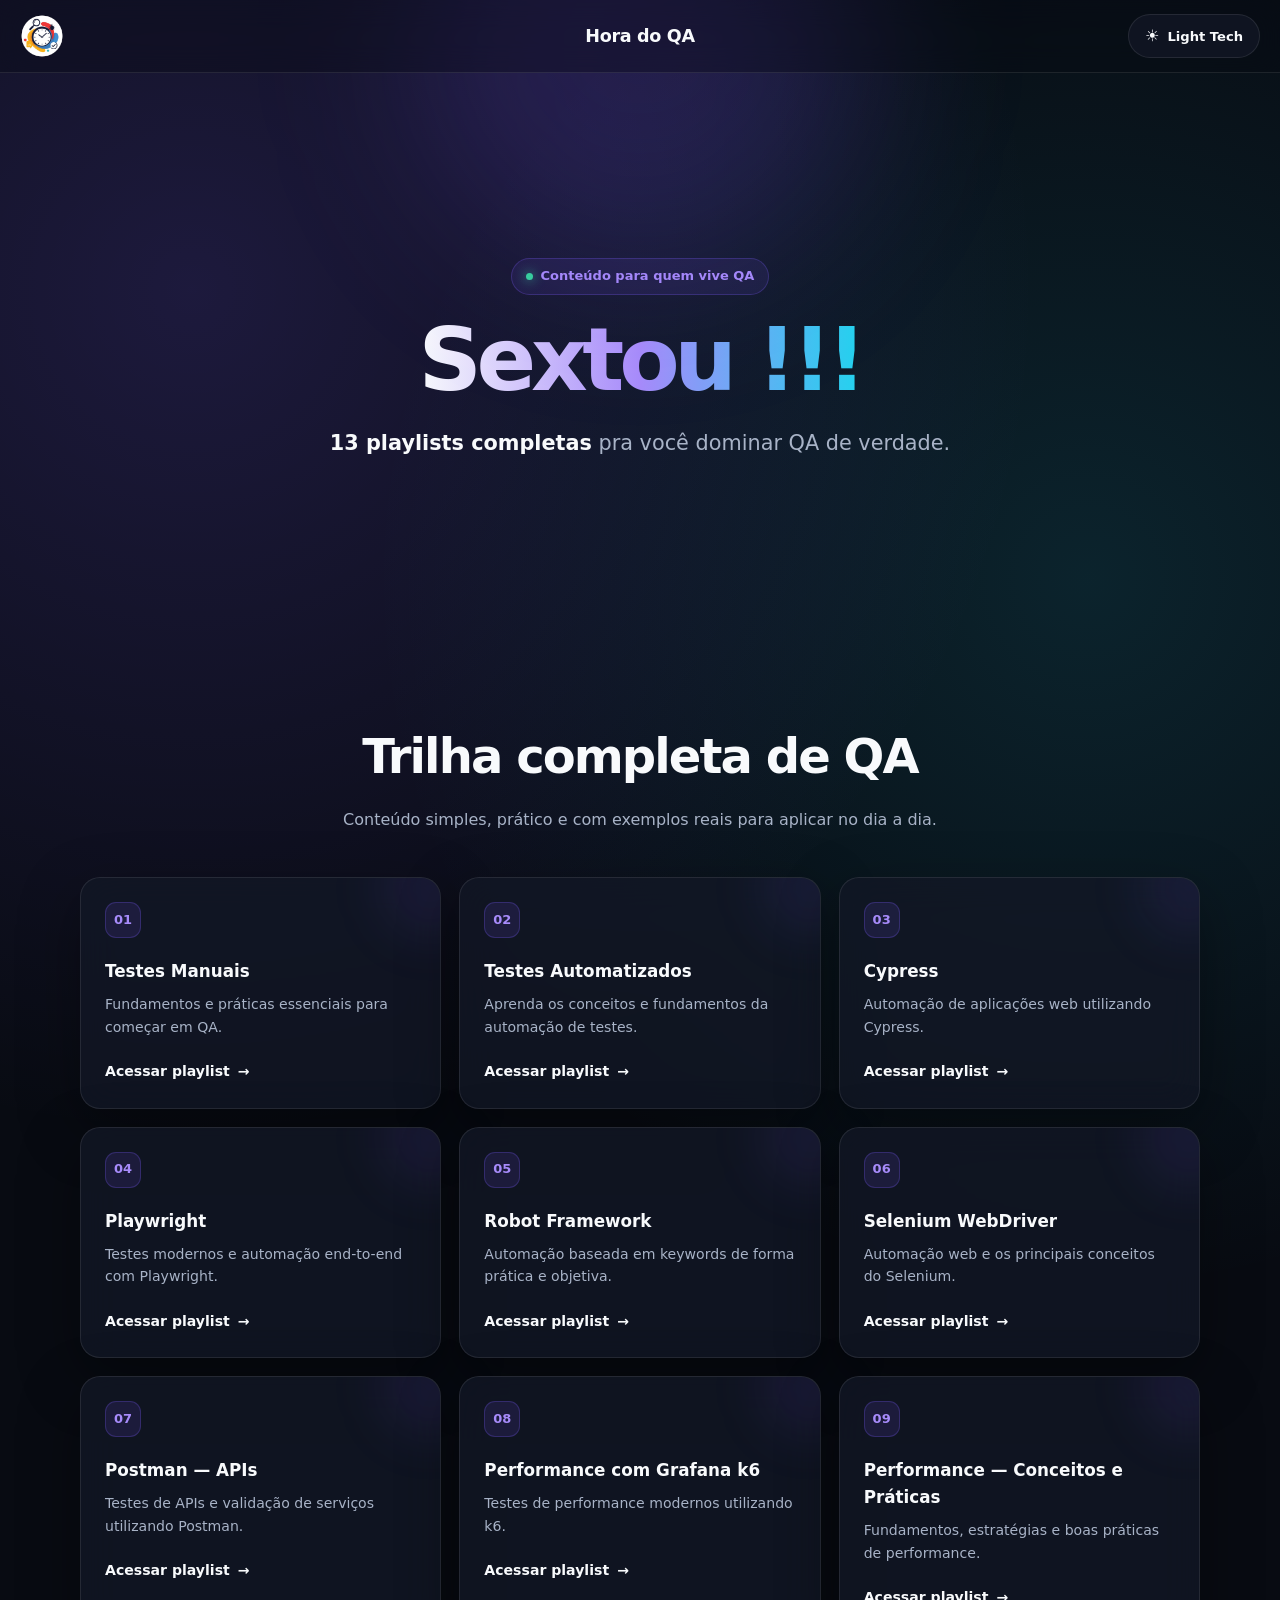
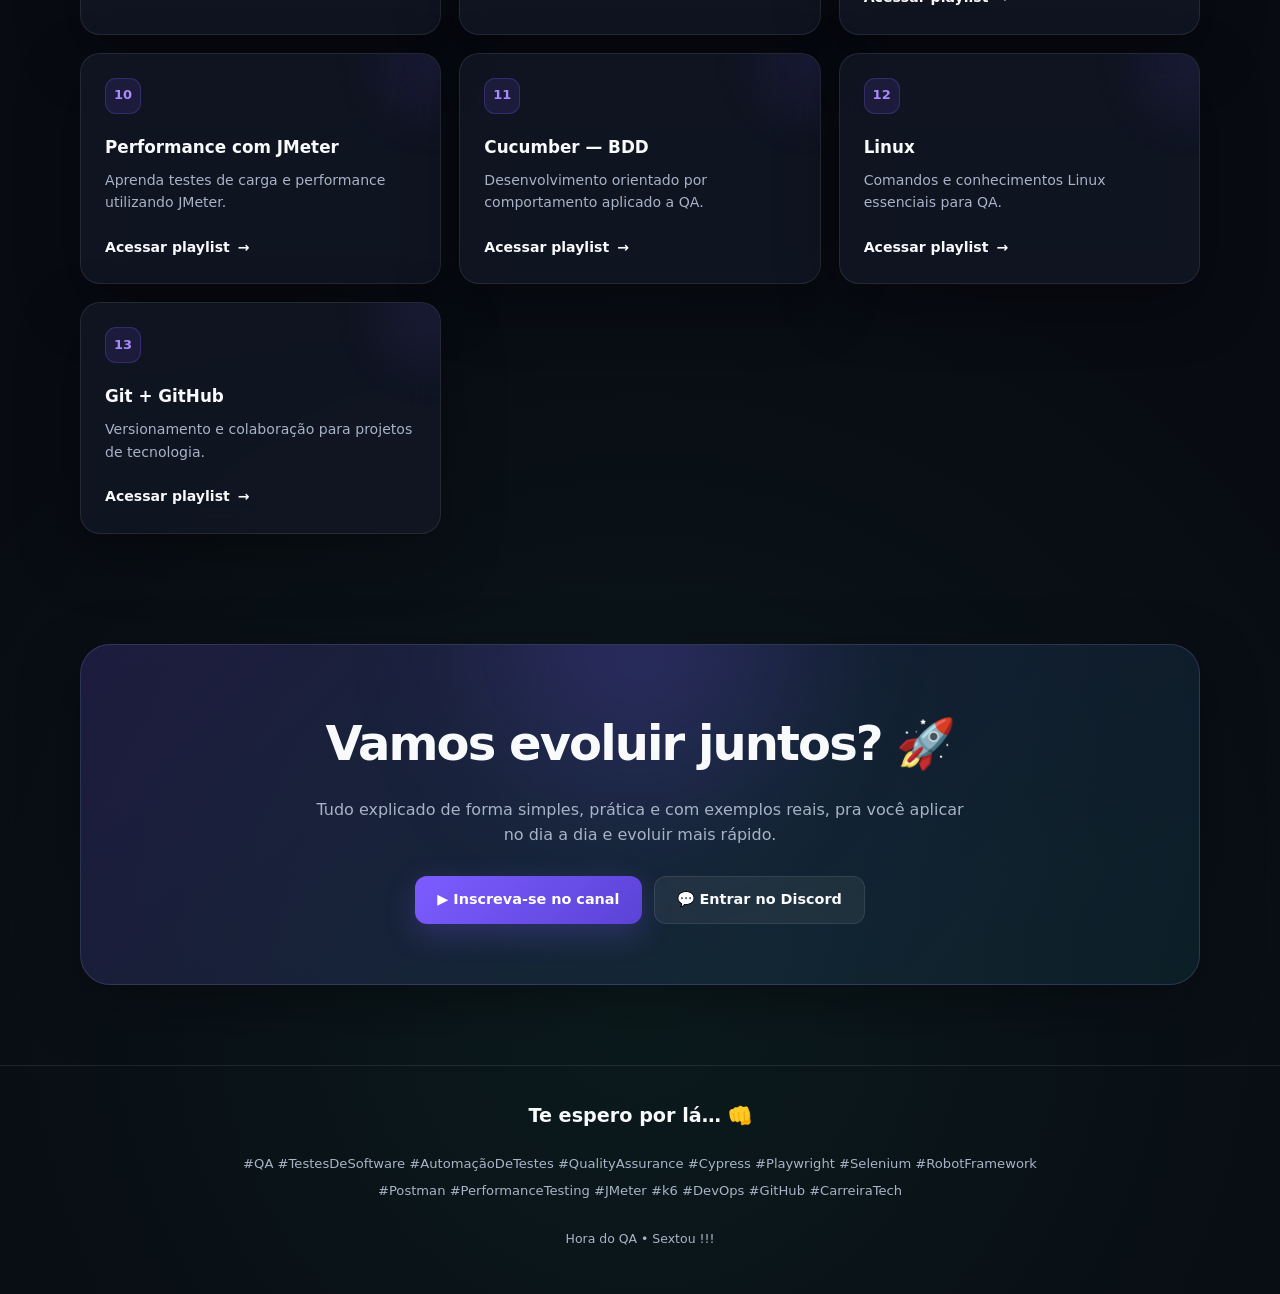
==== commit d246db89: "Criando barra de título transparente" ====
--- a/index.html
+++ b/index.html
@@ -15,10 +15,26 @@
 
 <body>
 
-  <button class="theme-toggle" id="themeToggle" type="button" aria-label="Ativar Light Tech">
-    <span class="theme-icon" id="themeIcon">☀️</span>
-    <span id="themeText">Light Tech</span>
-  </button>
+  <!-- =========================
+       TOPBAR
+  ========================== -->
+
+  <header class="topbar">
+    <div class="topbar-content">
+
+      <a class="brand" href="#" aria-label="Hora do QA — início">
+        <img src="./logo.png" alt="Hora do QA" width="44" height="44">
+      </a>
+
+      <span class="topbar-title">Hora do QA</span>
+
+      <button class="theme-toggle" id="themeToggle" type="button" aria-label="Ativar Light Tech">
+        <span class="theme-icon" id="themeIcon">☀️</span>
+        <span id="themeText">Light Tech</span>
+      </button>
+
+    </div>
+  </header>
 
   <main>
 
@@ -30,16 +46,11 @@
 
       <div class="container">
 
-        <div class="logo" aria-label="Hora do QA">
-          <img src="./logo.png" alt="Hora do QA" width="100" height="100">
-        </div>
-
         <div class="badge">
           Conteúdo para quem vive QA
         </div>
 
         <h1>
-          Hora do QA<br>
           <span>Sextou !!!</span>
         </h1>
 
--- a/css/style.css
+++ b/css/style.css
@@ -79,7 +79,7 @@
     --glow-cyan: rgba(34, 211, 238, 0.12);
     --glow-green: rgba(52, 211, 153, 0.08);
 
-    --topbar-bg: rgba(8, 11, 18, 0.72);
+    --topbar-bg: rgba(8, 11, 18, 0.35);
     --button-secondary: rgba(255, 255, 255, 0.06);
 
     color-scheme: dark;
@@ -112,7 +112,7 @@
     --glow-cyan: rgba(34, 211, 238, 0.10);
     --glow-green: rgba(52, 211, 153, 0.08);
 
-    --topbar-bg: rgba(244, 247, 251, 0.78);
+    --topbar-bg: rgba(244, 247, 251, 0.35);
     --button-secondary: rgba(15, 23, 42, 0.05);
 
     color-scheme: light;
@@ -141,7 +141,8 @@
     background: var(--topbar-bg);
     border-bottom: 1px solid var(--border);
 
-    backdrop-filter: blur(18px);
+    -webkit-backdrop-filter: blur(14px);
+    backdrop-filter: blur(14px);
 
     transition:
         background 0.35s ease,
@@ -149,67 +150,70 @@
 }
 
 .topbar-content {
+    width: 100%;
     min-height: 72px;
-
-    display: flex;
-    align-items: center;
-    justify-content: space-between;
+    padding: 0 20px;
+
+    display: grid;
+    grid-template-columns: 1fr auto 1fr;
+    align-items: center;
 
     gap: 20px;
 }
 
+/* Logo — colado na esquerda */
 .brand {
     display: inline-flex;
     align-items: center;
-    gap: 10px;
-
-    font-size: 0.95rem;
+    justify-self: start;
+}
+
+/* Título — centralizado na página */
+.topbar-title {
+    justify-self: center;
+
+    font-size: 1.1rem;
     font-weight: 800;
+    letter-spacing: -0.02em;
+    white-space: nowrap;
+}
+
+/* Botão — colado na direita */
+.theme-toggle {
+    justify-self: end;
+}
+
+/* Logo — colado na esquerda */
+.brand {
+    display: inline-flex;
+    align-items: center;
 }
 
 .brand img {
-    width: 38px;
-    height: 38px;
+    width: 44px;
+    height: 44px;
     object-fit: contain;
     border-radius: 50%;
 }
 
 /* =========================================
-THEME TOGGLE — FIXO NA LATERAL
+THEME TOGGLE — colado na direita da barra
 ========================================= */
 
 .theme-toggle {
-    position: fixed;
-
-    top: 50%;
-    right: 20px;
-
-    transform: translateY(-50%);
-
-    z-index: 9999;
-
     display: inline-flex;
     align-items: center;
     justify-content: center;
-
     gap: 8px;
 
     min-height: 44px;
     padding: 0 16px;
 
     border: 1px solid var(--border);
-
     border-radius: 999px;
 
     color: var(--text);
-
-    background:
-        var(--card);
-
-    box-shadow:
-        0 10px 35px rgba(0, 0, 0, 0.18);
-
-    backdrop-filter: blur(18px);
+    background: var(--card);
 
     cursor: pointer;
 
@@ -224,53 +228,14 @@
 }
 
 .theme-toggle:hover {
-    transform:
-        translateY(-50%) translateX(-4px);
-
-    border-color:
-        var(--primary-light);
-
-    box-shadow:
-        0 12px 40px rgba(124, 92, 255, 0.22);
+    transform: translateY(-2px);
+    border-color: var(--primary-light);
+    box-shadow: 0 8px 28px rgba(124, 92, 255, 0.22);
 }
 
 .theme-icon {
     font-size: 1rem;
-
     line-height: 1;
-}
-
-/* =========================================
-MOBILE
-========================================= */
-
-@media (max-width: 600px) {
-
-    .theme-toggle {
-        top: auto;
-
-        right: 14px;
-        bottom: 18px;
-
-        transform: none;
-
-        min-height: 44px;
-
-        padding: 0 14px;
-
-        box-shadow:
-            0 8px 30px rgba(0, 0, 0, 0.25);
-
-    }
-
-    .theme-toggle:hover {
-        transform: translateY(-3px);
-    }
-
-}
-
-.theme-icon {
-    font-size: 1rem;
 }
 
 /* =========================================
@@ -787,10 +752,12 @@
 
     .topbar-content {
         min-height: 64px;
-    }
-
-    .brand span {
-        display: none;
+        padding: 0 14px;
+    }
+
+    .brand img {
+        width: 40px;
+        height: 40px;
     }
 
     .theme-toggle {
@@ -831,6 +798,10 @@
     .btn {
         width: 100%;
     }
+
+    #themeText {
+    display: none;
+}
 
 }
 
